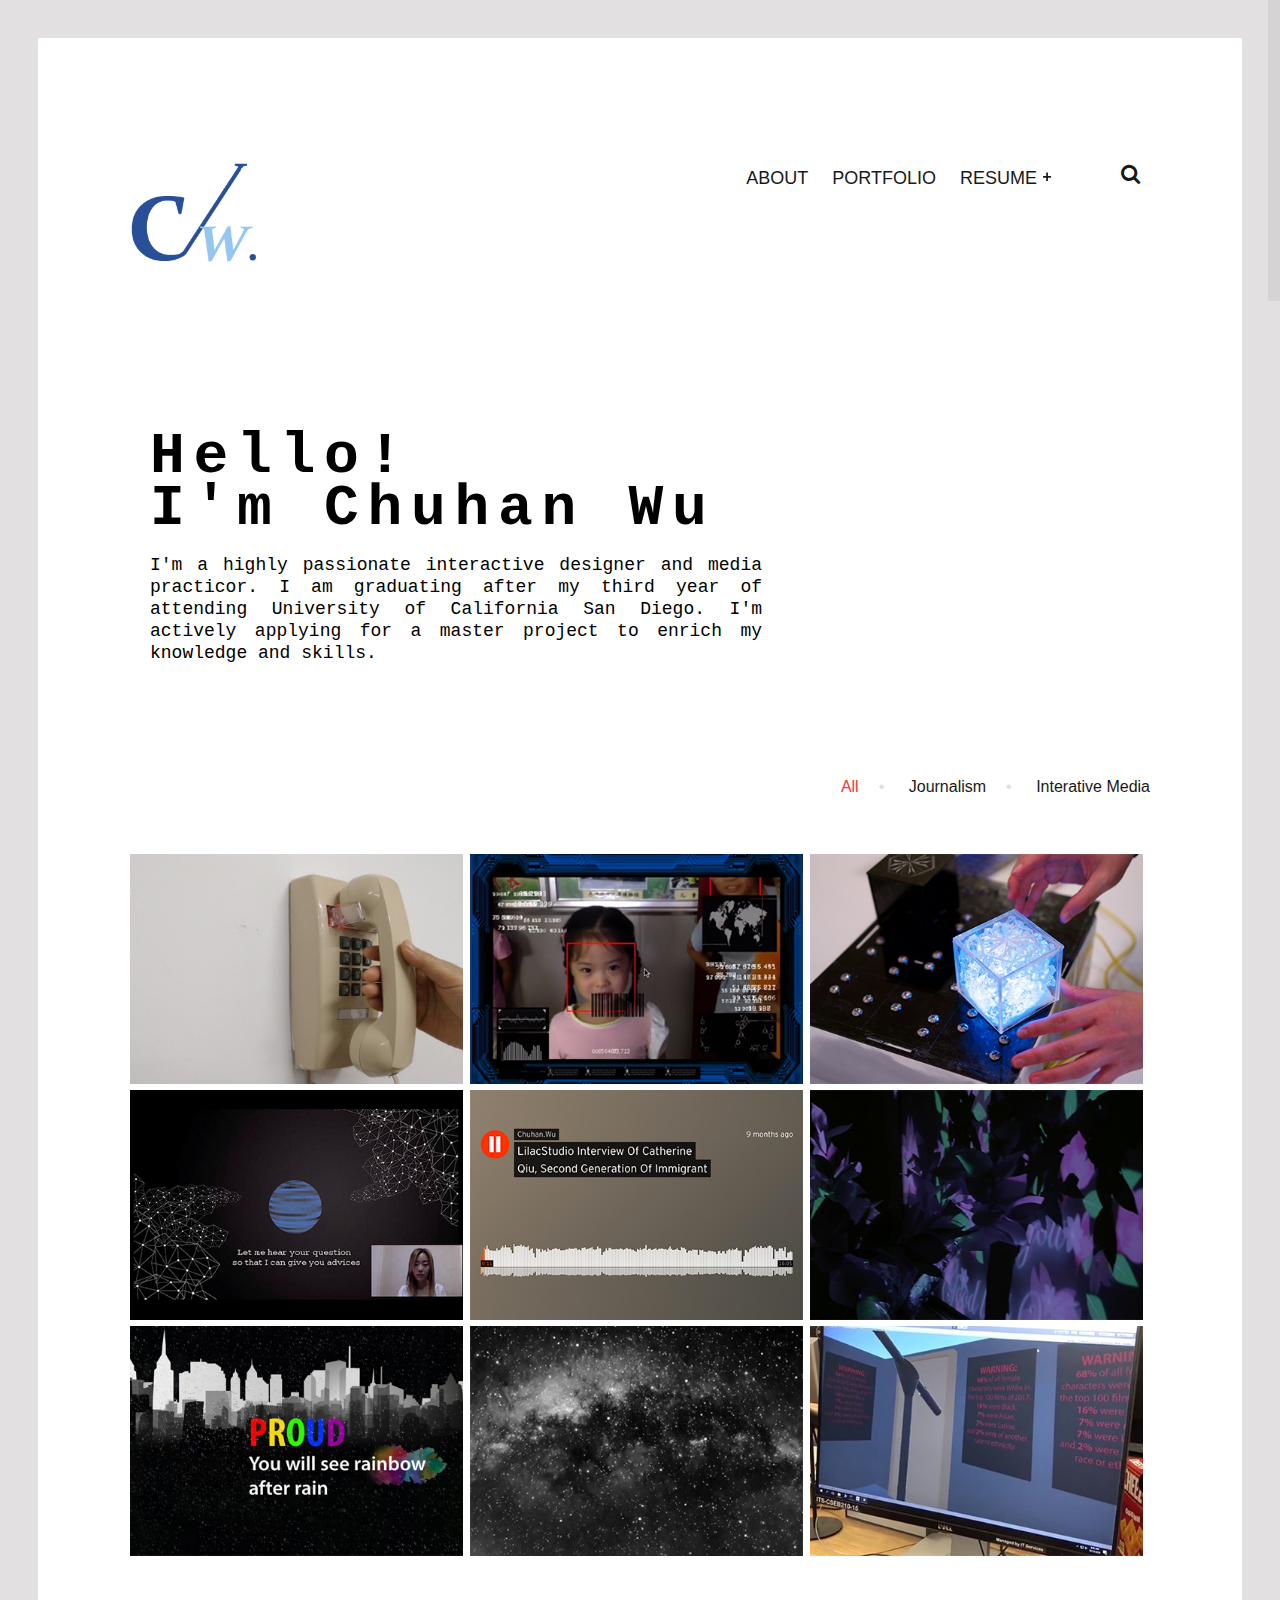
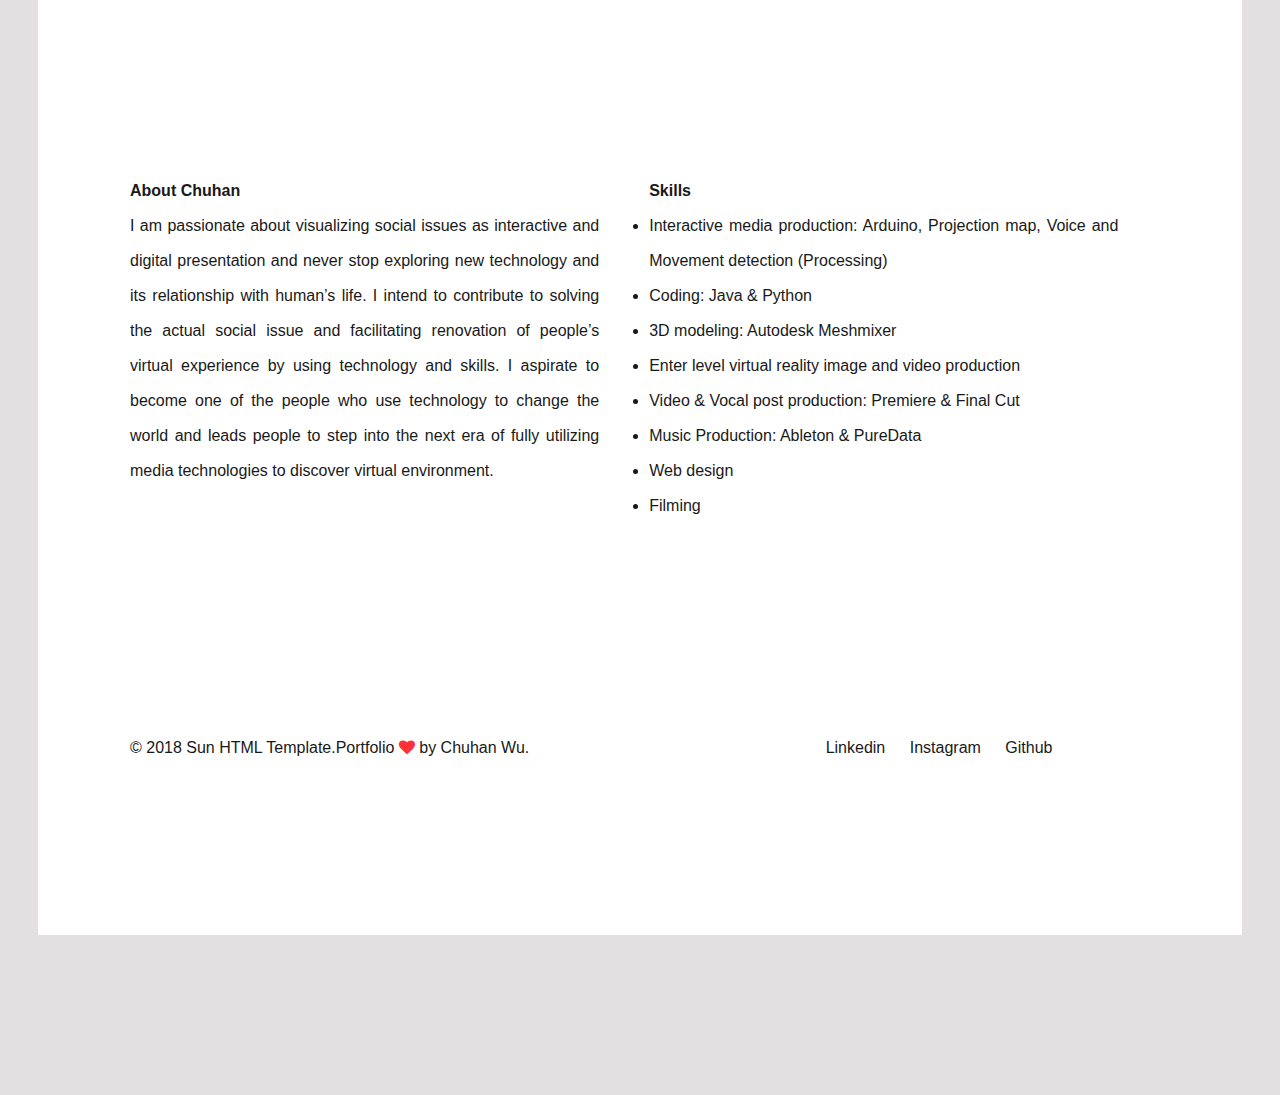
==== index.html @ 38aa36a8 "Update index.html" ====
<!DOCTYPE HTML>
<html lang="en-US">
    <head>
      <!-- Global site tag (gtag.js) - Google Analytics -->
      <script async src="https://www.googletagmanager.com/gtag/js?id=UA-130570399-1"></script>
      <script>
        window.dataLayer = window.dataLayer || [];
        function gtag(){dataLayer.push(arguments);}
        gtag('js', new Date());

        gtag('config', 'UA-130570399-1');
      </script>
        <title>Chuhan Wu - Interactive Art Portfolio</title>
        <meta http-equiv="Content-Type" content="text/html; charset=UTF-8">
        <meta name="description" content="Template by Dry Themes" />
        <meta name="keywords" content="HTML, CSS, JavaScript, PHP" />
        <meta name="author" content="DryThemes" />
        <meta name="viewport" content="width=device-width, initial-scale=1, maximum-scale=1">

        <link rel="shortcut icon" href="images/favicon.png" />
        <!-- <link href='http://fonts.googleapis.com/css?family=Montserrat:400,700%7CPT+Serif:400,700' rel='stylesheet' type='text/css'>		 -->
        <link rel="stylesheet" type="text/css"  href='css/clear.css' />
        <link rel="stylesheet" type="text/css"  href='css/common.css' />
        <link rel="stylesheet" type="text/css"  href='css/font-awesome.min.css' />
        <link rel="stylesheet" type="text/css"  href='css/carouFredSel.css' />
        <link rel="stylesheet" type="text/css"  href='css/prettyPhoto.css' />
        <link rel="stylesheet" type="text/css"  href='css/sm-clean.css' />
        <link rel="stylesheet" type="text/css"  href='style.css' />

        <!--[if lt IE 9]>
                <script src="js/html5shiv.js"></script>
                <script src="js/respond.min.js"></script>
        <![endif]-->

    </head>
    <body class="page">

        <table class="doc-loader">
            <tbody>
                <tr>
                    <td>
                        <img src="images/ajax-document-loader.gif" alt="Loading...">
                    </td>
                </tr>
            </tbody>
        </table>

        <div class="header-search">
            <div class="content-1330 center-relative">
                <form class="search-form">
                    <label>
                        <input type="search" class="search-field" placeholder="Search ..." value="" name="s" title="Search for:">
                    </label>
                </form>
            </div>
        </div>


        <div class="body-wrapper">
            <div class="content-1330 header-holder center-relative">
                <div class="header-logo left">
                    <h1 class="site-title">
                        <a href="index.html">
                            <img style="height:100px;" src="images/wch-logo.png" alt="Chuhan Wu Logo">
                        </a>
                    </h1>

                </div>

                <div class="header-menu right">
                    <nav id="header-main-menu" class="left">
                        <ul class="main-menu sm sm-clean">

                            <li>
                                <a href="about.html">ABOUT</a>
                            </li>
                            <li>
                                <a href="portfolio.html">PORTFOLIO</a>
                            </li>

                            <li>
                                <a href="#">RESUME</a>
                                <ul class="sub-menu">
                                    <li>
                                        <a href="images/resume-IxM.pdf">Design</a>
                                    </li>
                                    <li>
                                        <a href="images/resume-Journalism.pdf">Media & Journalism</a>
                                    </li>

                                </ul>
                            </li>
                        </ul>
                    </nav>
                    <div class="toggle-holder relative right">
                        <div id="toggle">
                            <i class="fa fa-search"></i>
                        </div>
                    </div>
                    <div class="clear"></div>
                </div>
                <div class="clear"></div>
            </div>

            <div id="content" class="site-content top-0">
                <article>
                    <div class="content-1330 center-relative ">

                      <div class="center-relative re-desc typeBG" style="">

                        <div class="typewriterStatic">
                          Hello!
                        </div>
                        <div class="typewriter">
                          I'm Chuhan Wu
                        </div>
                        <div class="typeText">
                            I'm a highly passionate interactive designer and media practicor.
                            I am graduating after my third year of attending University of California San Diego.
                            I'm actively applying for a master project to enrich my knowledge and skills.
                        </div>

                        <!-- I am graduating after my third year of attending University of California San Diego and double majored in Interdisciplinary computing and the art major, which trains my abilities of manipulating all these fancy technologies such as VR, Creative coding, interactive design, along with Communication, a major focuses a lot on how to efficiently and effectively spread out ideas.  -->

                      </div>
                        <div class="clear"></div>
                        <p>&nbsp;</p>
                        <p>&nbsp;</p>
                        <div class="button-group filters-button-group">
                            <div class="button is-checked" data-filter="*">All</div>
                            <div class="button" data-filter=".visual">Journalism</div>
                            <div class="button" data-filter=".installation">Interative Media</div>
                            <!-- <div class="button" data-filter=".video"></div> -->
                            <!-- <div class="button" data-filter=".music">Music</div> -->
                        </div>
                        <div class="grid" id="portfolio">
                            <div class="grid-sizer"></div>
                           <div class="grid-item element-item p_one_third fp visual installation">
                                  <a href="wycm.html">
                                      <img src="demo-images/sun_portfolio_image04.jpg" alt="">
                                      <div class="portfolio-text-holder">
                                          <p>Will You Call Me?</p>
                                      </div>
                                  </a>
                              </div>
                              <div class="grid-item element-item p_one_third fp installation">
                                  <a href="hbd.html">
                                      <img src="demo-images/sun_portfolio_image11.jpg" alt="">
                                      <div class="portfolio-text-holder">
                                          <p>Human Evalution System</p>
                                      </div>
                                  </a>
                              </div>

                              <div class="grid-item element-item p_one_third fp installation">
                                  <a href="mc.html">
                                      <img src="demo-images/sun_portfolio_image10.jpg" alt="">
                                      <div class="portfolio-text-holder">
                                          <p>Magic Cube</p>
                                      </div>
                                  </a>
                              </div>

                              <div class="grid-item element-item p_one_third fp visual">
                                  <a href="ln.html">
                                      <img src="demo-images/sun_portfolio_image07.jpg" alt="">
                                      <div class="portfolio-text-holder">
                                          <p>Life Navigator</p>
                                      </div>
                                  </a>
                              </div>
                              <div class="grid-item element-item p_one_third fp visual">
                                  <a href="interview.html">
                                      <img src="demo-images/sun_portfolio_image02.jpg" alt="">
                                      <div class="portfolio-text-holder">
                                          <p>Lilac‘s Studio- Interview</p>
                                      </div>
                                  </a>
                              </div>

                              <div class="grid-item element-item p_one_third fp installation">
                                  <a href="tree.html">
                                      <img src="demo-images/sun_portfolio_image03.jpg" alt="">
                                      <div class="portfolio-text-holder">
                                          <p>Dreaming Tree</p>
                                      </div>
                                  </a>
                              </div>

                              <div class="grid-item element-item p_one_third fp installation">
                                  <a href="proudVR.html">
                                      <img src="demo-images/sun_portfolio_image09.jpg" alt="">
                                      <div class="portfolio-text-holder">
                                          <p>Proud VR</p>
                                      </div>
                                  </a>
                              </div>

                              <div class="grid-item element-item p_one_third fp visual">
                                  <a href="music.html">
                                      <img src="demo-images/sun_portfolio_image05.jpg" alt="">
                                      <div class="portfolio-text-holder">
                                          <p>Music Works</p>
                                      </div>
                                  </a>
                              </div>




                              <div class="grid-item element-item p_one_third visual">
                                  <a href="split.html">
                                      <img src="demo-images/sun_portfolio_image08.jpg" alt="">
                                      <div class="portfolio-text-holder">
                                          <p>Split - Double exposure</p>
                                      </div>
                                  </a>
                              </div>

                              <div class="grid-item element-item p_one_third visual">
                                  <a href="gr.html">
                                      <img src="demo-images/sun_portfolio_image12.jpg" alt="">
                                      <div class="portfolio-text-holder">
                                          <p>Gold Rush</p>
                                      </div>
                                  </a>
                              </div>

                              <div class="grid-item element-item p_one_third fp visual installation">
                                  <a href="vr-door.html">
                                      <img src="demo-images/sun_portfolio_image13.jpg" alt="">
                                      <div class="portfolio-text-holder">
                                          <p>VR Door</p>
                                      </div>
                                  </a>
                              </div>
  </div>
                        <div class="clear"></div>
                        <p>&nbsp;</p>
                        <p>&nbsp;</p>
                          <p>&nbsp;</p>
                            <p>&nbsp;</p>
                              <p>&nbsp;</p>
                                <p>&nbsp;</p>
                        <div class="one_half">
                            <p>
                                <strong>About Chuhan</strong>
                                <br>
                          I am passionate about visualizing social issues as interactive and digital presentation and never stop exploring new technology and its relationship with human’s life. I intend to contribute to solving the actual social issue and facilitating renovation of people’s virtual experience by using technology and skills. I aspirate to become one of the people who use technology to change the world and leads people to step into the next era of fully utilizing media technologies to discover virtual environment.
                            </p>


                        </div>
                        <div class="one_half last">
                            <p>
                                <strong>Skills</strong>
                                <br>
                                <li>Interactive media production: Arduino, Projection map, Voice and Movement detection (Processing)
</li>
                                <li>Coding: Java & Python</li>
                                  <li>3D modeling: Autodesk Meshmixer</li>
                                    <li>Enter level virtual reality image and video production</li>
                                      <li>Video & Vocal post production: Premiere & Final Cut
</li>

<li>Music Production: Ableton & PureData </li>
<li>Web design</li>
<li>Filming </li>
                            </p>

                            <!-- <div class="text-left">
                                <a href="portfolio.html" target="_self" class="button ">More…</a>
                            </div> -->
                        </div>
                        <div class="clear"></div>
                    </div>
                </article>
            </div>

            <!--Footer-->

            <footer class="footer">
                <div class="content-1330 center-relative">
                    <ul>
                        <li class="left-footer-content">
                            © 2018 Sun HTML Template.Portfolio <i class="fa fa-heart"></i> by <a href="http://chuhan-wu.art">Chuhan Wu</a>.
                        </li>

                        <!-- <li class="center-footer-content">
                            <a href="index.html">
                                <img src="images/wch-logo.png" alt="logo footer">
                            </a>
                        </li> -->

                        <li class="right-footer-contnet">
                            <a href="https://www.linkedin.com/in/chuhan-wu-93b0ab16b/">Linkedin</a>
                            <a href="https://www.instagram.com/aubreeywuuu/">Instagram</a>
                            <a href="https://github.com/chuhan-wu">Github</a>
                        </li>

                    </ul>
                </div>
            </footer>

            <!-- End .body-border -->
        </div>



        <!--Load JavaScript-->
        <script type="text/javascript">
        var slideIndex = 1;
showSlides(slideIndex);

// Next/previous controls
function plusSlides(n) {
showSlides(slideIndex += n);
}

// Thumbnail image controls
function currentSlide(n) {
showSlides(slideIndex = n);
}

function showSlides(n) {
var i;
var slides = document.getElementsByClassName("mySlides");
var dots = document.getElementsByClassName("dot");
if (n > slides.length) {slideIndex = 1}
if (n < 1) {slideIndex = slides.length}
for (i = 0; i < slides.length; i++) {
    slides[i].style.display = "none";
}
for (i = 0; i < dots.length; i++) {
    dots[i].className = dots[i].className.replace(" active", "");
}
slides[slideIndex-1].style.display = "block";
dots[slideIndex-1].className += " active";
}
        </script>
        <script src="js/jquery.js"></script>
        <script src='js/jquery.fitvids.js'></script>
        <script src='js/jquery.smartmenus.min.js'></script>
        <script src='js/imagesloaded.pkgd.js'></script>
        <script src='js/isotope.pkgd.js'></script>
        <script src='js/jquery.carouFredSel-6.0.0-packed.js'></script>
        <script src='js/jquery.mousewheel.min.js'></script>
        <script src='js/jquery.touchSwipe.min.js'></script>
        <script src='js/jquery.easing.1.3.js'></script>
        <script src='js/jquery.prettyPhoto.js'></script>
        <script src='js/jquery.ba-throttle-debounce.min.js'></script>
        <script src='js/jquery.nicescroll.min.js'></script>
        <script src='js/main.js'></script>
    </body>
</html>
---- css/clear.css ----
html, body, div, span, object, iframe,
h1, h2, h3, h4, h5, h6, p, blockquote, pre,
abbr, address, cite, code,
del, dfn, em, img, ins, kbd, q, samp,
small, strong, sub, sup, var,
b, i, ol, ul, li,
fieldset, form, label, legend,
table, caption, tbody, tfoot, thead, tr, th, td,
article, aside, canvas, details, figcaption, figure, 
footer, header, hgroup, menu, nav, section, summary,
time, mark, audio, video {
    margin:0;
    padding:0;
    border:0;
    outline: none;
    font-size:100%;
    vertical-align:baseline;
    background:transparent;
}

body {
    line-height:1;
}

article,aside,details,figcaption,figure,
footer,header,hgroup,menu,nav,section { 
    display:block;
}

nav ul,ul,ol {
    list-style:none;
}

blockquote, q {
    quotes:none;
}

blockquote:before, blockquote:after,
q:before, q:after {
    content:'';
    content:none;
}

a {
    margin:0;
    padding:0;
    font-size:100%;
	outline: none;
    vertical-align:baseline;
    background:transparent;
}

ins {
    background-color:#ff9;
    color:#000;
    text-decoration:none;
}

mark {
    background-color:#ff9;
    color:#000; 
    font-style:italic;
    font-weight:bold;
}

del {
    text-decoration: line-through;
}

abbr[title], dfn[title] {
    border-bottom:1px dotted;
    cursor:help;
}

table {
    border-collapse:collapse;
    border-spacing:0;
}

hr {
    display:block;
    height:1px;
    border:0;   
    border-top:1px solid #cccccc;
    margin:1em 0;
    padding:0;
}

input, select {
    vertical-align:middle;
}

input:focus, textarea:focus
{
    outline: none;
}
---- css/common.css ----
.block
{
    display: block;
}
.hidden
{
    display: none;
}
.clear
{
    clear: both;
}
.left
{
    float: left;
}
.right
{
    float: right;
}
.line-height
{
    line-height: 0;
}
.clear-right
{
    clear: right;
}
.clear-left
{
    clear: left;
}
.center-relative
{
    margin-left: auto;
    margin-right: auto;
}
.center-absolute
{
    left: 50%;
}
.center-text
{
    text-align: center !important;
}
.text-left
{
    text-align: left;
}
.text-right
{
    text-align: right;
}
.absolute
{
    position: absolute;
}
.fixed
{
    position: fixed;
}
.relative
{
    position: relative;
}
.margin-0, .margin-0 img
{
    margin: 0 !important;
    line-height: 0;
}
.top-0
{
    margin-top: 0 !important;
}
.top-5
{
    margin-top: 5px !important;
}
.top-10
{
    margin-top: 10px;
}
.top-15
{
    margin-top: 15px;
}
.top-20
{
    margin-top: 20px;
}
.top-25
{
    margin-top: 25px;
}
.top-30
{
    margin-top: 30px;
}
.top-50
{
    margin-top: 50px;
}
.top-60
{
    margin-top: 60px;
}
.top-70
{
    margin-top: 70px;
}
.top-75
{
    margin-top: 75px;
}
.top-80
{
    margin-top: 80px;
}
.top-100
{
    margin-top: 100px;
}
.top-105
{
    margin-top: 105px;
}
.top-120
{
    margin-top: 120px;
}
.top-150
{
    margin-top: 150px;
}
.top-200
{
    margin-top: 200px;
}
.top-negative-30
{
    margin-top: -30px;
}
.left-35
{
    margin-left:35px;
}
.right-15
{
    margin-right:5px;
}
.right-35
{
    margin-right:35px;
}
.bottom-0
{
    margin-bottom: 0 !important;
}
.bottom-10
{
    margin-bottom: 10px !important;
}
.bottom-20
{
    margin-bottom: 20px !important;
}
.bottom-25
{
    margin-bottom: 25px !important;
}
.bottom-30
{
    margin-bottom: 30px !important;
}
.bottom-50
{
    margin-bottom: 50px !important;
}
.bottom-100
{
    margin-bottom: 100px !important;
}
.bottom-150
{
    margin-bottom: 150px !important;
}
.bottom-200
{
    margin-bottom: 200px !important;
}
.width-25
{
    width: 25%;
}
.width-50
{
    width: 50%;
}
.width-75
{
    width: 75%;
}
.width-85
{
    width: 85%;
}
.width-100
{
    width: 100%;
}
blockquote
{
    border-left: 10px solid #FD3137;
    padding-left: 60px;
    margin-top: 50px;
    margin-bottom: 50px;
    font-family: 'Montserrat', sans-serif, Arial;
    font-size: 24px;
    line-height: 44px;
    color: #b5b5b5;
}
blockquote.inline-blockquote
{
    width: 480px;
    float: left;
    margin-left: -178px;
    margin-right: 100px;
}
.wrap-blockquote
{
    display: inline;
}
address
{
    font-size: 32px;
    line-height: 50px;
    font-style: normal;
}
iframe
{
    width: 100%;
}
a.button
{
    display: inline-block;
    color: #191919;
    border: 1px solid #ccc;
    text-align: center;
    padding: 10px 120px;
    cursor: pointer;
    margin-bottom: 15px;
    vertical-align: middle;
    text-decoration: none;
    font-size: 14pt;
}
a.button:active
{
    position: relative;
    top: 1px;
}
a.button:hover
{
    color: white;
    background-color: #000;
}
h1,h2,h3,h4,h5,h6
{
    padding: 5px 0 0 0;
}
h1
{
    font-size: 38px;
    line-height: 38px;
}
h2
{
    font-size: 34px;
    line-height: 34px;
}
h3
{
    font-size: 32px;
    line-height: 32px;
}
h4
{
    font-size: 30px;
}
h5
{
    font-size: 28px;
}
h6
{
  font-weight: normal;
    font-family: Helvetica;
    font-size: 22px;
    color: rgba(0, 0, 0, 0.54);
}
em
{
    font-style: italic;
}
ol
{
    list-style-type: decimal;
}
pre
{
    word-wrap: break-word;
}
.single-content table, .single-content th, .single-content td, .page-content table, .page-content th, .page-content td
{
    border:1px solid black;
    padding: 10px;
    vertical-align: middle;
}
sup
{
    vertical-align: super;
    font-size: smaller;
}
sub
{
    vertical-align: sub;
    font-size: smaller;
}
.single-content ol
{
    display: block;
    list-style-type: decimal;
    margin: 0 0 14px 17px;
}
.single-content ul
{
    display: block;
    list-style-type: disc;
    margin: 0 0 14px 17px;
}

/* COLUMNS */

.one,    .one_third,  .two_third,
.one_fourth{
    margin-right: 200px;
    float: left;
    position: relative;
    margin-bottom: 30px;
}

.one_half{

  margin-right: 50px !important;
  float: left;
  position: relative;
  margin-bottom: 30px;
}

.one_half_center{
  width: 48%;
  margin-right: 50px !important;
  
  position: relative;
  margin-bottom: 30px;

}

.three_fourth{

  float: left;
  position: relative;
  margin-bottom: 10px;

}

.two_third_right{
  width: 320px;
  float:right;

}


.last{
    margin-right: 0 !important;
    clear: right;
}
.one{
    float: none;
    display: block;
    clear: both;
    margin-right: 0;


}
.one_half{
    width: 48%;
}
.one_third{
    width: 310px;
}
.two_third{
    width: 820px;
}
.one_fourth{
    width: 182px;
}
.three_fourth{
    width: 948px;
}
.one img,  .one_half img,  .one_third img,  .two_third img,
.three_fourth img,  .one_fourth img{
    max-width: 100%;
    height: auto;
    max-height: 100%;
    width: auto;
}

.one_half.margin-0{
    width: 50%;
}
.one_third.margin-0{
    width: 33.333333333%;
}
.two_third.margin-0{
    width: 66.666666666%;
}
.one_fourth.margin-0{
    width: 25%;
}
.three_fourth.margin-0{
    width: 75%;
}

/* MENU */

/* Mobile first layout SmartMenus Core CSS (it's not recommended editing these rules)
   You need this once per page no matter how many menu trees or different themes you use.
-------------------------------------------------------------------------------------------*/

.sm,.sm ul,.sm li{display:block;list-style:none;margin:0;padding:0;line-height:normal;direction:ltr;-webkit-tap-highlight-color:rgba(0,0,0,0);}
.sm-rtl,.sm-rtl ul,.sm-rtl li{direction:rtl;text-align:right;}
.sm>li>h1,.sm>li>h2,.sm>li>h3,.sm>li>h4,.sm>li>h5,.sm>li>h6{margin:0;padding:0;}
.sm ul{display:none;}
.sm li,.sm a{position:relative;}
.sm a{display:block;}
.sm a.disabled{cursor:not-allowed;}
.sm:after{content:"\00a0";display:block;height:0;font:0px/0 serif;clear:both;visibility:hidden;overflow:hidden;}
.sm,.sm *,.sm *:before,.sm *:after{-moz-box-sizing:border-box;-webkit-box-sizing:border-box;box-sizing:border-box;}




/* WP DEFAULT CLASSES */

.alignnone {
    margin: 5px 20px 20px 0;
}

.aligncenter,
div.aligncenter {
    display: block;
    margin: 5px auto 5px auto;
}

.alignright {
    float:right;
    margin: 5px 0 20px 20px;
}

.alignleft {
    float: left;
    margin: 5px 20px 20px 0;
}

.aligncenter {
    display: block;
    margin: 5px auto 5px auto;
}

a img.alignright {
    float: right;
    margin: 5px 0 20px 20px;
}

a img.alignnone {
    margin: 20px 0px;
}

a img.alignleft {
    float: left;
    margin: 5px 20px 20px 0;
}

a img.aligncenter {
    display: block;
    margin-left: auto;
    margin-right: auto;
}

.wp-caption {
    max-width: 100%;
}

.wp-caption.alignnone {
    margin: 20px 0px;
}

.wp-caption.alignleft {
    margin: 5px 20px 20px 0;
    text-align: left;
}

.wp-caption.alignright {
    margin: 5px 0 20px 20px;
    text-align: right;
}

.wp-caption img {
    width: auto;
    height: auto;
    max-width: 100%;
    max-height: 100%;
}

.wp-caption p.wp-caption-text {
    font-size: 11px;
    line-height: 17px;
    margin: 0;
    padding: 0 4px 5px;
    text-align: right;
}
.gallery-caption
{
    font-size: 100%;
}
.bypostauthor
{
    font-size: 100%;
}
/* Text meant only for screen readers. */
.screen-reader-text {
	clip: rect(1px, 1px, 1px, 1px);
	position: absolute !important;
	height: 1px;
	width: 1px;
	overflow: hidden;
}

.screen-reader-text:focus {
	background-color: #f1f1f1;
	border-radius: 3px;
	box-shadow: 0 0 2px 2px rgba(0, 0, 0, 0.6);
	clip: auto !important;
	color: #21759b;
	display: block;
	font-size: 14px;
	font-size: 0.875rem;
	font-weight: bold;
	height: auto;
	left: 5px;
	line-height: normal;
	padding: 15px 23px 14px;
	text-decoration: none;
	top: 5px;
	width: auto;
	z-index: 100000; /* Above WP toolbar. */
}
---- css/carouFredSel.css ----
.list_carousel.responsive {	
	margin-left: 0;
	width: 91%;
}
.list_carousel ul {
	margin: 0;
	padding: 0;
	list-style: none;
	display: block;
}
.list_carousel li {
	text-align: center;		
	padding: 0;
	display: block;
	float: left;
	position: relative;
}	
.list_carousel li img{
	width: 100% !important;
	height: auto !important;
	max-width: none !important;
	max-height: none !important;
}
a.image_slider_prev{background-image: url(../images/navigation_arrows_left.png); width: 105px; height: 90px; z-index: 2;}
a.image_slider_prev:hover{background-position: 0 -90px;}
a.image_slider_next{background-image: url(../images/navigation_arrows_right.png); width: 105px; height: 90px; z-index: 2;}
a.image_slider_next:hover{background-position: 0 -90px;}
.carousel_pagination {margin-top: 50px; margin-bottom: 50px; margin-left: 160px;}
.carousel_pagination a {margin: 0 0 0 5px; float: left;}
.carousel_pagination a:first-child {margin: 0;}
.carousel_pagination a {width: 25px; height: 10px; display: block; cursor: pointer; text-indent: -9999px;}
.caroufredsel_wrapper{z-index: 1 !important; margin-top: 0 !important; margin-left: 0 !important;}
---- css/prettyPhoto.css ----
/* ------------------------------------------------------------------------
        This you can edit.
------------------------------------------------------------------------- */

/* ----------------------------------
        Default Theme
----------------------------------- */

div.pp_default .pp_top,
div.pp_default .pp_top .pp_middle,
div.pp_default .pp_top .pp_left,
div.pp_default .pp_top .pp_right,
div.pp_default .pp_bottom,
div.pp_default .pp_bottom .pp_left,
div.pp_default .pp_bottom .pp_middle,
div.pp_default .pp_bottom .pp_right { height: 13px; }

div.pp_default .pp_content .ppt { color: #f8f8f8; }
div.pp_default .pp_content_container .pp_left { padding-left: 13px; }
div.pp_default .pp_content_container .pp_right { padding-right: 13px; }
/*div.pp_default .pp_content { background-color: #fff; }*/
div.pp_default .pp_next:hover { background: url(../images/prettyPhoto/default/sprite_next.png) center right  no-repeat; cursor: pointer; } /* Next button */
div.pp_default .pp_previous:hover { background: url(../images/prettyPhoto/default/sprite_prev.png) center left no-repeat; cursor: pointer; } /* Previous button */
div.pp_default .pp_expand { background: url(../images/prettyPhoto/default/sprite.png) 0 -29px no-repeat; cursor: pointer; width: 28px; height: 28px; } /* Expand button */
div.pp_default .pp_expand:hover { background: url(../images/prettyPhoto/default/sprite.png) 0 -56px no-repeat; cursor: pointer; } /* Expand button hover */
div.pp_default .pp_contract { background: url(../images/prettyPhoto/default/sprite.png) 0 -84px no-repeat; cursor: pointer; width: 28px; height: 28px; } /* Contract button */
div.pp_default .pp_contract:hover { background: url(../images/prettyPhoto/default/sprite.png) 0 -113px no-repeat; cursor: pointer; } /* Contract button hover */
div.pp_default .pp_close { width: 30px; height: 30px; background: url(../images/prettyPhoto/default/sprite.png) 2px 1px no-repeat; cursor: pointer; } /* Close button */
div.pp_default #pp_full_res .pp_inline { color: #000; background-color: white; padding: 30px; } 
.pp_inline img {max-width: 100%; max-height: 100%; width: auto; height: auto;}
div.pp_default .pp_gallery ul li a { background: url(../images/prettyPhoto/default/default_thumb.png) center center #f8f8f8; border:1px solid #aaa; }
div.pp_default .pp_gallery ul li a:hover,
div.pp_default .pp_gallery ul li.selected a { border-color: #fff; }
div.pp_default .pp_social { margin-top: 7px;}

div.pp_default .pp_gallery a.pp_arrow_previous,
div.pp_default .pp_gallery a.pp_arrow_next { position: static; left: auto; }
div.pp_default .pp_nav .pp_play,
div.pp_default .pp_nav .pp_pause { background: url(../images/prettyPhoto/default/sprite.png) -51px 1px no-repeat; height:30px; width:30px; }
div.pp_default .pp_nav .pp_pause { background-position: -51px -29px; }
div.pp_default .pp_details { position: relative; }
div.pp_default a.pp_arrow_previous,
div.pp_default a.pp_arrow_next { background: url(../images/prettyPhoto/default/sprite.png) -31px -3px no-repeat; height: 20px; margin: 4px 0 0 0; width: 20px; }
div.pp_default a.pp_arrow_next { left: 52px; background-position: -82px -3px; } /* The next arrow in the bottom nav */
div.pp_default .pp_content_container .pp_details { margin-top: 5px; }
div.pp_default .pp_nav { clear: none; height: 30px; width: 110px; position: relative; }
div.pp_default .pp_nav .currentTextHolder{ font-family: Georgia; font-style: italic; color:#999; font-size: 11px; left: 75px; line-height: 25px; margin: 0; padding: 0 0 0 10px; position: absolute; top: 2px; }

div.pp_default .pp_close:hover, div.pp_default .pp_nav .pp_play:hover, div.pp_default .pp_nav .pp_pause:hover, div.pp_default .pp_arrow_next:hover, div.pp_default .pp_arrow_previous:hover { opacity:0.7; }

div.pp_default .pp_description{ font-size: 11px; font-weight: bold; line-height: 14px; margin: 5px 50px 5px 0; }


div.pp_default .pp_loaderIcon { background: url(../images/prettyPhoto/default/loader.gif) center center no-repeat; background-color: white;} /* Loader icon */


/* ----------------------------------
        Light Rounded Theme
----------------------------------- */


div.light_rounded .pp_top .pp_left { background: url(../images/prettyPhoto/light_rounded/sprite.png) -88px -53px no-repeat; } /* Top left corner */
div.light_rounded .pp_top .pp_middle { background: #fff; } /* Top pattern/color */
div.light_rounded .pp_top .pp_right { background: url(../images/prettyPhoto/light_rounded/sprite.png) -110px -53px no-repeat; } /* Top right corner */

div.light_rounded .pp_content .ppt { color: #000; }
div.light_rounded .pp_content_container .pp_left,
div.light_rounded .pp_content_container .pp_right { background: #fff; }
div.light_rounded .pp_content { background-color: #fff; } /* Content background */
div.light_rounded .pp_next:hover { background: url(../images/prettyPhoto/light_rounded/btnNext.png) center right  no-repeat; cursor: pointer; } /* Next button */
div.light_rounded .pp_previous:hover { background: url(../images/prettyPhoto/light_rounded/btnPrevious.png) center left no-repeat; cursor: pointer; } /* Previous button */
div.light_rounded .pp_expand { background: url(../images/prettyPhoto/light_rounded/sprite.png) -31px -26px no-repeat; cursor: pointer; } /* Expand button */
div.light_rounded .pp_expand:hover { background: url(../images/prettyPhoto/light_rounded/sprite.png) -31px -47px no-repeat; cursor: pointer; } /* Expand button hover */
div.light_rounded .pp_contract { background: url(../images/prettyPhoto/light_rounded/sprite.png) 0 -26px no-repeat; cursor: pointer; } /* Contract button */
div.light_rounded .pp_contract:hover { background: url(../images/prettyPhoto/light_rounded/sprite.png) 0 -47px no-repeat; cursor: pointer; } /* Contract button hover */
div.light_rounded .pp_close { width: 75px; height: 22px; background: url(../images/prettyPhoto/light_rounded/sprite.png) -1px -1px no-repeat; cursor: pointer; } /* Close button */
div.light_rounded .pp_details { position: relative; }
div.light_rounded .pp_description { margin-right: 85px; }
div.light_rounded #pp_full_res .pp_inline { color: #000; } 
div.light_rounded .pp_gallery a.pp_arrow_previous,
div.light_rounded .pp_gallery a.pp_arrow_next { margin-top: 12px !important; }
div.light_rounded .pp_nav .pp_play { background: url(../images/prettyPhoto/light_rounded/sprite.png) -1px -100px no-repeat; height: 15px; width: 14px; }
div.light_rounded .pp_nav .pp_pause { background: url(../images/prettyPhoto/light_rounded/sprite.png) -24px -100px no-repeat; height: 15px; width: 14px; }

div.light_rounded .pp_arrow_previous { background: url(../images/prettyPhoto/light_rounded/sprite.png) 0 -71px no-repeat; } /* The previous arrow in the bottom nav */
div.light_rounded .pp_arrow_previous.disabled { background-position: 0 -87px; cursor: default; }
div.light_rounded .pp_arrow_next { background: url(../images/prettyPhoto/light_rounded/sprite.png) -22px -71px no-repeat; } /* The next arrow in the bottom nav */
div.light_rounded .pp_arrow_next.disabled { background-position: -22px -87px; cursor: default; }

div.light_rounded .pp_bottom .pp_left { background: url(../images/prettyPhoto/light_rounded/sprite.png) -88px -80px no-repeat; } /* Bottom left corner */
div.light_rounded .pp_bottom .pp_middle { background: #fff; } /* Bottom pattern/color */
div.light_rounded .pp_bottom .pp_right { background: url(../images/prettyPhoto/light_rounded/sprite.png) -110px -80px no-repeat; } /* Bottom right corner */

div.light_rounded .pp_loaderIcon { background: url(../images/prettyPhoto/light_rounded/loader.gif) center center no-repeat; } /* Loader icon */

/* ----------------------------------
        Dark Rounded Theme
----------------------------------- */

div.dark_rounded .pp_top .pp_left { background: url(../images/prettyPhoto/dark_rounded/sprite.png) -88px -53px no-repeat; } /* Top left corner */
div.dark_rounded .pp_top .pp_middle { background: url(../images/prettyPhoto/dark_rounded/contentPattern.png) top left repeat; } /* Top pattern/color */
div.dark_rounded .pp_top .pp_right { background: url(../images/prettyPhoto/dark_rounded/sprite.png) -110px -53px no-repeat; } /* Top right corner */

div.dark_rounded .pp_content_container .pp_left { background: url(../images/prettyPhoto/dark_rounded/contentPattern.png) top left repeat-y; } /* Left Content background */
div.dark_rounded .pp_content_container .pp_right { background: url(../images/prettyPhoto/dark_rounded/contentPattern.png) top right repeat-y; } /* Right Content background */
div.dark_rounded .pp_content { background: url(../images/prettyPhoto/dark_rounded/contentPattern.png) top left repeat; } /* Content background */
div.dark_rounded .pp_next:hover { background: url(../images/prettyPhoto/dark_rounded/btnNext.png) center right  no-repeat; cursor: pointer; } /* Next button */
div.dark_rounded .pp_previous:hover { background: url(../images/prettyPhoto/dark_rounded/btnPrevious.png) center left no-repeat; cursor: pointer; } /* Previous button */
div.dark_rounded .pp_expand { background: url(../images/prettyPhoto/dark_rounded/sprite.png) -31px -26px no-repeat; cursor: pointer; } /* Expand button */
div.dark_rounded .pp_expand:hover { background: url(../images/prettyPhoto/dark_rounded/sprite.png) -31px -47px no-repeat; cursor: pointer; } /* Expand button hover */
div.dark_rounded .pp_contract { background: url(../images/prettyPhoto/dark_rounded/sprite.png) 0 -26px no-repeat; cursor: pointer; } /* Contract button */
div.dark_rounded .pp_contract:hover { background: url(../images/prettyPhoto/dark_rounded/sprite.png) 0 -47px no-repeat; cursor: pointer; } /* Contract button hover */
div.dark_rounded .pp_close { width: 75px; height: 22px; background: url(../images/prettyPhoto/dark_rounded/sprite.png) -1px -1px no-repeat; cursor: pointer; } /* Close button */
div.dark_rounded .pp_details { position: relative; }
div.dark_rounded .pp_description { margin-right: 85px; }
div.dark_rounded .currentTextHolder { color: #c4c4c4; }
div.dark_rounded .pp_description { color: #fff; }
div.dark_rounded #pp_full_res .pp_inline { color: #fff; }
div.dark_rounded .pp_gallery a.pp_arrow_previous,
div.dark_rounded .pp_gallery a.pp_arrow_next { margin-top: 12px !important; }
div.dark_rounded .pp_nav .pp_play { background: url(../images/prettyPhoto/dark_rounded/sprite.png) -1px -100px no-repeat; height: 15px; width: 14px; }
div.dark_rounded .pp_nav .pp_pause { background: url(../images/prettyPhoto/dark_rounded/sprite.png) -24px -100px no-repeat; height: 15px; width: 14px; }

div.dark_rounded .pp_arrow_previous { background: url(../images/prettyPhoto/dark_rounded/sprite.png) 0 -71px no-repeat; } /* The previous arrow in the bottom nav */
div.dark_rounded .pp_arrow_previous.disabled { background-position: 0 -87px; cursor: default; }
div.dark_rounded .pp_arrow_next { background: url(../images/prettyPhoto/dark_rounded/sprite.png) -22px -71px no-repeat; } /* The next arrow in the bottom nav */
div.dark_rounded .pp_arrow_next.disabled { background-position: -22px -87px; cursor: default; }

div.dark_rounded .pp_bottom .pp_left { background: url(../images/prettyPhoto/dark_rounded/sprite.png) -88px -80px no-repeat; } /* Bottom left corner */
div.dark_rounded .pp_bottom .pp_middle { background: url(../images/prettyPhoto/dark_rounded/contentPattern.png) top left repeat; } /* Bottom pattern/color */
div.dark_rounded .pp_bottom .pp_right { background: url(../images/prettyPhoto/dark_rounded/sprite.png) -110px -80px no-repeat; } /* Bottom right corner */

div.dark_rounded .pp_loaderIcon { background: url(../images/prettyPhoto/dark_rounded/loader.gif) center center no-repeat; } /* Loader icon */


/* ----------------------------------
        Dark Square Theme
----------------------------------- */

div.dark_square .pp_left ,
div.dark_square .pp_middle,
div.dark_square .pp_right,
div.dark_square .pp_content { background: #000; }

div.dark_square .currentTextHolder { color: #c4c4c4; }
div.dark_square .pp_description { color: #fff; }
div.dark_square .pp_loaderIcon { background: url(../images/prettyPhoto/dark_square/loader.gif) center center no-repeat; } /* Loader icon */

div.dark_square .pp_expand { background: url(../images/prettyPhoto/dark_square/sprite.png) -31px -26px no-repeat; cursor: pointer; } /* Expand button */
div.dark_square .pp_expand:hover { background: url(../images/prettyPhoto/dark_square/sprite.png) -31px -47px no-repeat; cursor: pointer; } /* Expand button hover */
div.dark_square .pp_contract { background: url(../images/prettyPhoto/dark_square/sprite.png) 0 -26px no-repeat; cursor: pointer; } /* Contract button */
div.dark_square .pp_contract:hover { background: url(../images/prettyPhoto/dark_square/sprite.png) 0 -47px no-repeat; cursor: pointer; } /* Contract button hover */
div.dark_square .pp_close { width: 75px; height: 22px; background: url(../images/prettyPhoto/dark_square/sprite.png) -1px -1px no-repeat; cursor: pointer; } /* Close button */
div.dark_square .pp_details { position: relative; }
div.dark_square .pp_description { margin: 0 85px 0 0; }
div.dark_square #pp_full_res .pp_inline { color: #fff; }
div.dark_square .pp_gallery a.pp_arrow_previous,
div.dark_square .pp_gallery a.pp_arrow_next { margin-top: 12px !important; }
div.dark_square .pp_nav { clear: none; }
div.dark_square .pp_nav .pp_play { background: url(../images/prettyPhoto/dark_square/sprite.png) -1px -100px no-repeat; height: 15px; width: 14px; }
div.dark_square .pp_nav .pp_pause { background: url(../images/prettyPhoto/dark_square/sprite.png) -24px -100px no-repeat; height: 15px; width: 14px; }

div.dark_square .pp_arrow_previous { background: url(../images/prettyPhoto/dark_square/sprite.png) 0 -71px no-repeat; } /* The previous arrow in the bottom nav */
div.dark_square .pp_arrow_previous.disabled { background-position: 0 -87px; cursor: default; }
div.dark_square .pp_arrow_next { background: url(../images/prettyPhoto/dark_square/sprite.png) -22px -71px no-repeat; } /* The next arrow in the bottom nav */
div.dark_square .pp_arrow_next.disabled { background-position: -22px -87px; cursor: default; }

div.dark_square .pp_next:hover { background: url(../images/prettyPhoto/dark_square/btnNext.png) center right  no-repeat; cursor: pointer; } /* Next button */
div.dark_square .pp_previous:hover { background: url(../images/prettyPhoto/dark_square/btnPrevious.png) center left no-repeat; cursor: pointer; } /* Previous button */


/* ----------------------------------
        Light Square Theme
----------------------------------- */

div.light_square .pp_left ,
div.light_square .pp_middle,
div.light_square .pp_right,
div.light_square .pp_content { background: #fff; }

div.light_square .pp_content .ppt { color: #000; }
div.light_square .pp_expand { background: url(../images/prettyPhoto/light_square/sprite.png) -31px -26px no-repeat; cursor: pointer; } /* Expand button */
div.light_square .pp_expand:hover { background: url(../images/prettyPhoto/light_square/sprite.png) -31px -47px no-repeat; cursor: pointer; } /* Expand button hover */
div.light_square .pp_contract { background: url(../images/prettyPhoto/light_square/sprite.png) 0 -26px no-repeat; cursor: pointer; } /* Contract button */
div.light_square .pp_contract:hover { background: url(../images/prettyPhoto/light_square/sprite.png) 0 -47px no-repeat; cursor: pointer; } /* Contract button hover */
div.light_square .pp_close { width: 75px; height: 22px; background: url(../images/prettyPhoto/light_square/sprite.png) -1px -1px no-repeat; cursor: pointer; } /* Close button */
div.light_square .pp_details { position: relative; }
div.light_square .pp_description { margin-right: 85px; }
div.light_square #pp_full_res .pp_inline { color: #000; }
div.light_square .pp_gallery a.pp_arrow_previous,
div.light_square .pp_gallery a.pp_arrow_next { margin-top: 12px !important; }
div.light_square .pp_nav .pp_play { background: url(../images/prettyPhoto/light_square/sprite.png) -1px -100px no-repeat; height: 15px; width: 14px; }
div.light_square .pp_nav .pp_pause { background: url(../images/prettyPhoto/light_square/sprite.png) -24px -100px no-repeat; height: 15px; width: 14px; }

div.light_square .pp_arrow_previous { background: url(../images/prettyPhoto/light_square/sprite.png) 0 -71px no-repeat; } /* The previous arrow in the bottom nav */
div.light_square .pp_arrow_previous.disabled { background-position: 0 -87px; cursor: default; }
div.light_square .pp_arrow_next { background: url(../images/prettyPhoto/light_square/sprite.png) -22px -71px no-repeat; } /* The next arrow in the bottom nav */
div.light_square .pp_arrow_next.disabled { background-position: -22px -87px; cursor: default; }

div.light_square .pp_next:hover { background: url(../images/prettyPhoto/light_square/btnNext.png) center right  no-repeat; cursor: pointer; } /* Next button */
div.light_square .pp_previous:hover { background: url(../images/prettyPhoto/light_square/btnPrevious.png) center left no-repeat; cursor: pointer; } /* Previous button */

div.light_square .pp_loaderIcon { background: url(../images/prettyPhoto/light_rounded/loader.gif) center center no-repeat; } /* Loader icon */


/* ----------------------------------
        Facebook style Theme
----------------------------------- */

div.facebook .pp_top .pp_left { background: url(../images/prettyPhoto/facebook/sprite.png) -88px -53px no-repeat; } /* Top left corner */
div.facebook .pp_top .pp_middle { background: url(../images/prettyPhoto/facebook/contentPatternTop.png) top left repeat-x; } /* Top pattern/color */
div.facebook .pp_top .pp_right { background: url(../images/prettyPhoto/facebook/sprite.png) -110px -53px no-repeat; } /* Top right corner */

div.facebook .pp_content .ppt { color: #000; }
div.facebook .pp_content_container .pp_left { background: url(../images/prettyPhoto/facebook/contentPatternLeft.png) top left repeat-y; } /* Content background */
div.facebook .pp_content_container .pp_right { background: url(../images/prettyPhoto/facebook/contentPatternRight.png) top right repeat-y; } /* Content background */
div.facebook .pp_content { background: #fff; } /* Content background */
div.facebook .pp_expand { background: url(../images/prettyPhoto/facebook/sprite.png) -31px -26px no-repeat; cursor: pointer; } /* Expand button */
div.facebook .pp_expand:hover { background: url(../images/prettyPhoto/facebook/sprite.png) -31px -47px no-repeat; cursor: pointer; } /* Expand button hover */
div.facebook .pp_contract { background: url(../images/prettyPhoto/facebook/sprite.png) 0 -26px no-repeat; cursor: pointer; } /* Contract button */
div.facebook .pp_contract:hover { background: url(../images/prettyPhoto/facebook/sprite.png) 0 -47px no-repeat; cursor: pointer; } /* Contract button hover */
div.facebook .pp_close { width: 22px; height: 22px; background: url(../images/prettyPhoto/facebook/sprite.png) -1px -1px no-repeat; cursor: pointer; } /* Close button */
div.facebook .pp_details { position: relative; }
div.facebook .pp_description { margin: 0 37px 0 0; }
div.facebook #pp_full_res .pp_inline { color: #000; } 
div.facebook .pp_loaderIcon { background: url(../images/prettyPhoto/facebook/loader.gif) center center no-repeat; } /* Loader icon */

div.facebook .pp_arrow_previous { background: url(../images/prettyPhoto/facebook/sprite.png) 0 -71px no-repeat; height: 22px; margin-top: 0; width: 22px; } /* The previous arrow in the bottom nav */
div.facebook .pp_arrow_previous.disabled { background-position: 0 -96px; cursor: default; }
div.facebook .pp_arrow_next { background: url(../images/prettyPhoto/facebook/sprite.png) -32px -71px no-repeat; height: 22px; margin-top: 0; width: 22px; } /* The next arrow in the bottom nav */
div.facebook .pp_arrow_next.disabled { background-position: -32px -96px; cursor: default; }
div.facebook .pp_nav { margin-top: 0; }
div.facebook .pp_nav p { font-size: 15px; padding: 0 3px 0 4px; }
div.facebook .pp_nav .pp_play { background: url(../images/prettyPhoto/facebook/sprite.png) -1px -123px no-repeat; height: 22px; width: 22px; }
div.facebook .pp_nav .pp_pause { background: url(../images/prettyPhoto/facebook/sprite.png) -32px -123px no-repeat; height: 22px; width: 22px; }

div.facebook .pp_next:hover { background: url(../images/prettyPhoto/facebook/btnNext.png) center right no-repeat; cursor: pointer; } /* Next button */
div.facebook .pp_previous:hover { background: url(../images/prettyPhoto/facebook/btnPrevious.png) center left no-repeat; cursor: pointer; } /* Previous button */

div.facebook .pp_bottom .pp_left { background: url(../images/prettyPhoto/facebook/sprite.png) -88px -80px no-repeat; } /* Bottom left corner */
div.facebook .pp_bottom .pp_middle { background: url(../images/prettyPhoto/facebook/contentPatternBottom.png) top left repeat-x; } /* Bottom pattern/color */
div.facebook .pp_bottom .pp_right { background: url(../images/prettyPhoto/facebook/sprite.png) -110px -80px no-repeat; } /* Bottom right corner */


/* ------------------------------------------------------------------------
        DO NOT CHANGE
------------------------------------------------------------------------- */

div.pp_pic_holder a:focus { outline:none; }

div.pp_overlay {
    background: #000;
    display: none;
    left: 0;
    position: absolute;
    top: 0;
    width: 100%;
    z-index: 9999;
}

div.pp_pic_holder {
    display: none;
    position: absolute;
    width: 100px;
    z-index: 10000;
}


.pp_top {
    height: 20px;
    position: relative;
}
* html .pp_top { padding: 0 20px; }

.pp_top .pp_left {
    height: 20px;
    left: 0;
    position: absolute;
    width: 20px;
}
.pp_top .pp_middle {
    height: 20px;
    left: 20px;
    position: absolute;
    right: 20px;
}
* html .pp_top .pp_middle {
    left: 0;
    position: static;
}

.pp_top .pp_right {
    height: 20px;
    left: auto;
    position: absolute;
    right: 0;
    top: 0;
    width: 20px;
}

.pp_content { height: 40px; min-width: 40px; }
* html .pp_content { width: 40px; }

.pp_fade { display: none; }

.pp_content_container {
    position: relative;
    text-align: left;
    width: 100%;
}

.pp_content_container .pp_left { padding-left: 20px; }
.pp_content_container .pp_right { padding-right: 20px; }

.pp_content_container .pp_details {
    float: left;
    margin: 10px 0 2px 0;
}
.pp_description {
    display: none;
    margin: 0;
}

.pp_social { float: left; margin: 0; }
.pp_social .facebook { float: left; margin-left: 5px; width: 55px; overflow: hidden; }
.pp_social .twitter { float: left; }

.pp_nav {
    clear: right;
    float: left;
    margin: 3px 10px 0 0;
}

.pp_nav p {
    float: left;
    margin: 2px 4px;
    white-space: nowrap;
}

.pp_nav .pp_play,
.pp_nav .pp_pause {
    float: left;
    margin-right: 4px;
    text-indent: -10000px;
}

a.pp_arrow_previous,
a.pp_arrow_next {
    display: block;
    float: left;
    height: 15px;
    margin-top: 3px;
    overflow: hidden;
    text-indent: -10000px;
    width: 14px;
}

.pp_hoverContainer {
    position: absolute;
    top: 0;
    width: 100%;
    z-index: 2000;
}

.pp_gallery {
    display: none;
    left: 50%;
    margin-top: -50px;
    position: absolute;
    z-index: 10000;
}

.pp_gallery div {
    float: left;
    overflow: hidden;
    position: relative;
}

.pp_gallery ul {
    float: left;
    height: 35px;
    margin: 0 0 0 5px;
    padding: 0;
    position: relative;
    white-space: nowrap;
}

.pp_gallery ul a {
    border: 1px #000 solid;
    border: 1px rgba(0,0,0,0.5) solid;
    display: block;
    float: left;
    height: 33px;
    overflow: hidden;
}

.pp_gallery ul a:hover,
.pp_gallery li.selected a { border-color: #fff; }

.pp_gallery ul a img { border: 0; }

.pp_gallery li {
    display: block;
    float: left;
    margin: 0 5px 0 0;
    padding: 0;
}

.pp_gallery li.default a {
    background: url(../images/prettyPhoto/facebook/default_thumbnail.gif) 0 0 no-repeat;
    display: block;
    height: 33px;
    width: 50px;
}

.pp_gallery li.default a img { display: none; }

.pp_gallery .pp_arrow_previous,
.pp_gallery .pp_arrow_next {
    margin-top: 7px !important;
}

a.pp_next {
    background: url(../images/prettyPhoto/light_rounded/btnNext.png) 10000px 10000px no-repeat;
    display: block;
    float: right;
    height: 100%;
    text-indent: -10000px;
    width: 49%;
}

a.pp_previous {
    background: url(../images/prettyPhoto/light_rounded/btnNext.png) 10000px 10000px no-repeat;
    display: block;
    float: left;
    height: 100%;
    text-indent: -10000px;
    width: 49%;
}

a.pp_expand,
a.pp_contract {
    cursor: pointer;
    display: none;
    height: 20px;	
    position: absolute;
    right: 30px;
    text-indent: -10000px;
    top: 10px;
    width: 20px;
    z-index: 20000;
}

a.pp_close {
    position: absolute; right: 0; top: 0; 
    display: block;
    line-height:22px;
    text-indent: -10000px;
}

.pp_bottom {
    height: 20px;
    position: relative;
}
* html .pp_bottom { padding: 0 20px; }

.pp_bottom .pp_left {
    height: 20px;
    left: 0;
    position: absolute;
    width: 20px;
}
.pp_bottom .pp_middle {
    height: 20px;
    left: 20px;
    position: absolute;
    right: 20px;
}
* html .pp_bottom .pp_middle {
    left: 0;
    position: static;
}

.pp_bottom .pp_right {
    height: 20px;
    left: auto;
    position: absolute;
    right: 0;
    top: 0;
    width: 20px;
}

.pp_loaderIcon {
    display: block;
    height: 24px;
    left: 50%;
    margin: -12px 0 0 -12px;
    position: absolute;
    top: 50%;
    width: 24px;
}

#pp_full_res {
    line-height: 1 !important;
}

#pp_full_res .pp_inline {
    text-align: left;
}

#pp_full_res .pp_inline p { margin: 0 0 15px 0; }

div.ppt {
    color: #fff;
    display: none !important;
    font-size: 17px;
    margin: 0 0 5px 15px;
    z-index: 9999;
}

@media screen and (max-width: 400px) {		
    .pp_pic_holder.pp_default { width: 100%!important; left: 0!important; overflow: hidden; }
    div.pp_default .pp_content_container .pp_left { padding-left: 0!important; }
    div.pp_default .pp_content_container .pp_right { padding-right: 0!important; }
    .pp_content { width: 100%!important;}
    .pp_fade { width: 100%!important; height: 100%!important; }
    a.pp_expand, a.pp_contract, .pp_hoverContainer, .pp_gallery, .pp_top, .pp_bottom { display: none!important; }
    #pp_full_res img { width: 100%!important; height: auto!important; }
    .pp_details { width: 94%!important; padding-left: 3%; padding-right: 4%; padding-top: 10px; padding-bottom: 10px; margin-top: -2px!important; }
    a.pp_close { right: 10px!important; top: 10px!important; }
}
---- css/sm-clean.css ----
.sm-clean {
    background: #eeeeee;
    -webkit-border-radius: 5px;
    -moz-border-radius: 5px;
    -ms-border-radius: 5px;
    -o-border-radius: 5px;
    border-radius: 5px;
}
.sm-clean a, .sm-clean a:hover, .sm-clean a:focus, .sm-clean a:active {
    padding: 13px 20px;
    /* make room for the toggle button (sub indicator) */
    padding-right: 58px;
    font-size: 18px;
    font-weight: normal;
    line-height: 17px;
    text-decoration: none;
}
.sm-clean a.current {
    color: #d23600;
}
.sm-clean a.disabled {
    color: #bbbbbb;
}
.sm-clean a span.sub-arrow {
    position: absolute;
    top: 50%;
    margin-top: -17px;
    left: auto;
    right: 4px;
    width: 34px;
    height: 34px;
    overflow: hidden;
    font: bold 16px/34px monospace !important;
    text-align: center;
    text-shadow: none;
    background: rgba(255, 255, 255, 0.5);
    -webkit-border-radius: 5px;
    -moz-border-radius: 5px;
    -ms-border-radius: 5px;
    -o-border-radius: 5px;
    border-radius: 5px;
}
.sm-clean a.highlighted span.sub-arrow:before {
    display: block;
    content: '-';
}
.sm-clean > li:first-child > a, .sm-clean > li:first-child > :not(ul) a {
    -webkit-border-radius: 5px 5px 0 0;
    -moz-border-radius: 5px 5px 0 0;
    -ms-border-radius: 5px 5px 0 0;
    -o-border-radius: 5px 5px 0 0;
    border-radius: 5px 5px 0 0;
}
.sm-clean > li:last-child > a, .sm-clean > li:last-child > *:not(ul) a, .sm-clean > li:last-child > ul,
.sm-clean > li:last-child > ul > li:last-child > a, .sm-clean > li:last-child > ul > li:last-child > *:not(ul) a, .sm-clean > li:last-child > ul > li:last-child > ul,
.sm-clean > li:last-child > ul > li:last-child > ul > li:last-child > a, .sm-clean > li:last-child > ul > li:last-child > ul > li:last-child > *:not(ul) a, .sm-clean > li:last-child > ul > li:last-child > ul > li:last-child > ul,
.sm-clean > li:last-child > ul > li:last-child > ul > li:last-child > ul > li:last-child > a, .sm-clean > li:last-child > ul > li:last-child > ul > li:last-child > ul > li:last-child > *:not(ul) a, .sm-clean > li:last-child > ul > li:last-child > ul > li:last-child > ul > li:last-child > ul,
.sm-clean > li:last-child > ul > li:last-child > ul > li:last-child > ul > li:last-child > ul > li:last-child > a, .sm-clean > li:last-child > ul > li:last-child > ul > li:last-child > ul > li:last-child > ul > li:last-child > *:not(ul) a, .sm-clean > li:last-child > ul > li:last-child > ul > li:last-child > ul > li:last-child > ul > li:last-child > ul {
    -webkit-border-radius: 0 0 5px 5px;
    -moz-border-radius: 0 0 5px 5px;
    -ms-border-radius: 0 0 5px 5px;
    -o-border-radius: 0 0 5px 5px;
    border-radius: 0 0 5px 5px;
}
.sm-clean > li:last-child > a.highlighted, .sm-clean > li:last-child > *:not(ul) a.highlighted,
.sm-clean > li:last-child > ul > li:last-child > a.highlighted, .sm-clean > li:last-child > ul > li:last-child > *:not(ul) a.highlighted,
.sm-clean > li:last-child > ul > li:last-child > ul > li:last-child > a.highlighted, .sm-clean > li:last-child > ul > li:last-child > ul > li:last-child > *:not(ul) a.highlighted,
.sm-clean > li:last-child > ul > li:last-child > ul > li:last-child > ul > li:last-child > a.highlighted, .sm-clean > li:last-child > ul > li:last-child > ul > li:last-child > ul > li:last-child > *:not(ul) a.highlighted,
.sm-clean > li:last-child > ul > li:last-child > ul > li:last-child > ul > li:last-child > ul > li:last-child > a.highlighted, .sm-clean > li:last-child > ul > li:last-child > ul > li:last-child > ul > li:last-child > ul > li:last-child > *:not(ul) a.highlighted {
    -webkit-border-radius: 0;
    -moz-border-radius: 0;
    -ms-border-radius: 0;
    -o-border-radius: 0;
    border-radius: 0;
}
.sm-clean li {
    border-top: 1px solid rgba(0, 0, 0, 0.05);
}
.sm-clean > li:first-child {
    border-top: 0;
}
.sm-clean ul {
    background: transparent;
}
.sm-clean ul a, .sm-clean ul a:hover, .sm-clean ul a:focus, .sm-clean ul a:active {
    font-size: 16px;
}
.sm-clean ul ul a,
.sm-clean ul ul a:hover,
.sm-clean ul ul a:focus,
.sm-clean ul ul a:active {
    border-left: 16px solid transparent;
}
.sm-clean ul ul ul a,
.sm-clean ul ul ul a:hover,
.sm-clean ul ul ul a:focus,
.sm-clean ul ul ul a:active {
    border-left: 24px solid transparent;
}
.sm-clean ul ul ul ul a,
.sm-clean ul ul ul ul a:hover,
.sm-clean ul ul ul ul a:focus,
.sm-clean ul ul ul ul a:active {
    border-left: 32px solid transparent;
}
.sm-clean ul ul ul ul ul a,
.sm-clean ul ul ul ul ul a:hover,
.sm-clean ul ul ul ul ul a:focus,
.sm-clean ul ul ul ul ul a:active {
    border-left: 40px solid transparent;
}

@media (min-width: 925px) {
    /* Switch to desktop layout
    -----------------------------------------------
       These transform the menu tree from
       collapsible to desktop (navbar + dropdowns)
    -----------------------------------------------*/
    /* start... (it's not recommended editing these rules) */
    .sm-clean ul {
        position: absolute;
    }

    .sm-clean li {
        float: left;
    }

    .sm-clean.sm-rtl li {
        float: right;
    }

    .sm-clean ul li, .sm-clean.sm-rtl ul li, .sm-clean.sm-vertical li {
        float: none;
    }

    .sm-clean a {
        white-space: nowrap;
    }

    .sm-clean ul a, .sm-clean.sm-vertical a {
        white-space: normal;
    }

    .sm-clean .sm-nowrap > li > a, .sm-clean .sm-nowrap > li > :not(ul) a {
        white-space: nowrap;
    }

    /* ...end */
    .sm-clean {
        padding: 0 10px;
        background: #eeeeee;
        -webkit-border-radius: 100px;
        -moz-border-radius: 100px;
        -ms-border-radius: 100px;
        -o-border-radius: 100px;
        border-radius: 100px;
    }
    .sm-clean a, .sm-clean a:hover, .sm-clean a:focus, .sm-clean a:active, .sm-clean a.highlighted {
        padding: 12px 12px;
        -webkit-border-radius: 0 !important;
        -moz-border-radius: 0 !important;
        -ms-border-radius: 0 !important;
        -o-border-radius: 0 !important;
        border-radius: 0 !important;
    }

    .sm-clean a.has-submenu {
        padding-right: 24px;
    }
    .sm-clean a span.sub-arrow {
        top: 0;
        margin-top: 3px;
        right: -3px;
        width: 34px;
        height: 34px;
        background: transparent;
        -webkit-border-radius: 0;
        -moz-border-radius: 0;
        -ms-border-radius: 0;
        -o-border-radius: 0;
        border-radius: 0;
    }
    .sm-clean a.highlighted span.sub-arrow:before {
        display: none;
    }
    .sm-clean li {
        border-top: 0;
    }    
    .sm-clean > li > ul:after {
        top: -16px;
        left: 31px;
        border-width: 8px;
        border-color: transparent transparent white transparent;
    }
    .sm-clean ul {
        padding: 5px 0;
        background: white;
    }
    .sm-clean ul a, .sm-clean ul a:hover, .sm-clean ul a:focus, .sm-clean ul a:active, .sm-clean ul a.highlighted {
        border: 0 !important;
        padding: 12px;
    }
    .sm-clean ul a.disabled {
        background: white;
        color: #cccccc;
    }
    .sm-clean ul a.has-submenu {
        padding-right: 20px;
    }
    .sm-clean ul a span.sub-arrow {
        right: 28px;
        top: 0;
        margin-top: 3px;
        border: 0;
    }
    .sm-clean span.scroll-up,
    .sm-clean span.scroll-down {
        position: absolute;
        display: none;
        visibility: hidden;
        overflow: hidden;
        background: white;
        height: 20px;
    }
    .sm-clean span.scroll-up:hover,
    .sm-clean span.scroll-down:hover {
        background: #eeeeee;
    }
    .sm-clean span.scroll-up:hover span.scroll-up-arrow, .sm-clean span.scroll-up:hover span.scroll-down-arrow {
        border-color: transparent transparent #d23600 transparent;
    }
    .sm-clean span.scroll-down:hover span.scroll-down-arrow {
        border-color: #d23600 transparent transparent transparent;
    }
    .sm-clean span.scroll-up-arrow, .sm-clean span.scroll-down-arrow {
        position: absolute;
        top: 0;
        left: 50%;
        margin-left: -6px;
        width: 0;
        height: 0;
        overflow: hidden;
        border-width: 6px;
        border-style: dashed dashed solid dashed;
        border-color: transparent transparent #555555 transparent;
    }
    .sm-clean span.scroll-down-arrow {
        top: 8px;
        border-style: solid dashed dashed dashed;
        border-color: #555555 transparent transparent transparent;
    }
    .sm-clean.sm-rtl a.has-submenu {
        padding-right: 12px;
        padding-left: 24px;
    }
    .sm-clean.sm-rtl a span.sub-arrow {
        right: auto;
        left: 12px;
    }
    .sm-clean.sm-rtl.sm-vertical a.has-submenu {
        padding: 10px 20px;
    }
    .sm-clean.sm-rtl.sm-vertical a span.sub-arrow {
        right: auto;
        left: 8px;
        border-style: dashed solid dashed dashed;
        border-color: transparent #555555 transparent transparent;
    }
    .sm-clean.sm-rtl > li > ul:before {
        left: auto;
        right: 30px;
    }
    .sm-clean.sm-rtl > li > ul:after {
        left: auto;
        right: 31px;
    }
    .sm-clean.sm-rtl ul a.has-submenu {
        padding: 10px 20px !important;
    }
    .sm-clean.sm-rtl ul a span.sub-arrow {
        right: auto;
        left: 8px;
        border-style: dashed solid dashed dashed;
        border-color: transparent #555555 transparent transparent;
    }
    .sm-clean.sm-vertical {
        padding: 10px 0;
        -webkit-border-radius: 5px;
        -moz-border-radius: 5px;
        -ms-border-radius: 5px;
        -o-border-radius: 5px;
        border-radius: 5px;
    }
    .sm-clean.sm-vertical a {
        padding: 10px 20px;
    }
    .sm-clean.sm-vertical a:hover, .sm-clean.sm-vertical a:focus, .sm-clean.sm-vertical a:active, .sm-clean.sm-vertical a.highlighted {
        background: white;
    }
    .sm-clean.sm-vertical a.disabled {
        background: #eeeeee;
    }
    .sm-clean.sm-vertical a span.sub-arrow {
        right: 8px;
        top: 50%;
        margin-top: -5px;
        border-width: 5px;
        border-style: dashed dashed dashed solid;
        border-color: transparent transparent transparent #555555;
    }
    .sm-clean.sm-vertical > li > ul:before,
    .sm-clean.sm-vertical > li > ul:after {
        display: none;
    }
    .sm-clean.sm-vertical ul a {
        padding: 10px 20px;
    }
    .sm-clean.sm-vertical ul a:hover, .sm-clean.sm-vertical ul a:focus, .sm-clean.sm-vertical ul a:active, .sm-clean.sm-vertical ul a.highlighted {
        background: #eeeeee;
    }
    .sm-clean.sm-vertical ul a.disabled {
        background: white;
    }
}
---- style.css ----
html
{
    overflow: hidden;
}

body
{
    background-color: #E2E0E0;
    font-family: Garamond, Georgia, Helvetica, sans-serif, Arial;  /*1201 change font */
    font-size: 16px;
    line-height: 35px;
    font-weight: 400;
    color: #191919;
    letter-spacing: 0px;
}

body a
{
    text-decoration: none;
    color: #191919;
    transition: color .2s linear, background-color .2s linear, border-color .2s linear;
}

body a:hover
{
    color: #FD3137;
}

input, textarea, select
{
    -webkit-appearance: none;
}

.body-wrapper
{
    margin: 45px;
    background-color: #fff;
    position: relative;
}

.doc-loader
{
    position: fixed;
    left: 0px;
    top: 0px;
    width: 100%;
    height: 100%;
    z-index: 99999;
    background-color: white;
}

.doc-loader td
{
    text-align: center;
    vertical-align: middle;
}

.doc-loader img
{
    width: 120px;
    height: 120px;
}

.nicescroll-rails-vr:hover
{
    cursor: pointer !important;
}

.header-search
{
    background-color: #E2E0E0;
    padding: 100px 0;
    margin-top: -105px;
}

.search-form
{
    text-align: center;
}

.search-field
{
    width: 100%;
    font-size: 24px;
    padding: 15px;
    border: 0;
    background: transparent;
    border-bottom: 2px solid #a1a1a1;
    color: #a1a1a1;
    font-weight: 400;
    max-width: 80%;
}

.search-field::-webkit-input-placeholder
{
    font-family: 'Montserrat', sans-serif, Arial;
    color: #a1a1a1;
    font-weight: 400;
}
.search-field::-moz-placeholder
{
    font-family: 'Montserrat', sans-serif, Arial;
    color: #a1a1a1;
    font-weight: 400;
    opacity: 1;
}
.search-field:-ms-input-placeholder
{
    font-family: 'Montserrat', sans-serif, Arial;
    color: #a1a1a1;
    font-weight: 400;
}
.search-field:-moz-placeholder
{
    font-family: 'Montserrat', sans-serif, Arial;
    color: #a1a1a1;
    font-weight: 400;
    opacity: 1;
}

.header-holder
{
    padding-top: 150px;
    padding-bottom: 150px;
}

#header-main-menu
{
    display: inline-block;
    margin-right: 50px;
}

.main-menu.sm-clean
{
    background-color: transparent;
}

.sm-clean a.current, .sm-clean a:hover, .sm-clean a:focus, .sm-clean a:active,
.sm-clean a.highlighted, .sm-clean ul a:hover, .sm-clean ul a:focus,
.sm-clean ul a:active, .sm-clean ul a.highlighted, .sm-clean .current_page_item a
{
    color: #FD3137;
}

.sub-arrow
{
    -webkit-transition: transform 0.1s ease;
    -moz-transition: transform 0.1s ease;
    -ms-transition: transform 0.1s ease;
    -o-transition: transform 0.1s ease;
    transition: transform 0.1s ease;
    -webkit-backface-visibility: hidden;
    backface-visibility: hidden;
}

.main-menu a.has-submenu.highlighted .sub-arrow
{
    -webkit-transform: rotate(45deg);
    -moz-transform: rotate(45deg);
    -ms-transform: rotate(45deg);
    -o-transform: rotate(45deg);
    transform: rotate(45deg);
}

.content-1330
{
    max-width: 1330px;
}

.content-1530
{
    max-width: 1530px;
    width: 90%;
}

.content-1370 img, .content-1430 img, .content-1530 img
{
    max-width: 100%;
    max-height: 100%;
    width: auto;
    height: auto;
}

ul.slides li img
{
    width: 100%;
    height: auto;
}

.toggle-holder
{
    width: 29px;
    height: 30px;
}

#toggle
{
    width: 29px;
    height: 30px;
    display: inline-block;
    position: absolute;
    z-index: 2;
}

#toggle .fa-search
{
    font-size: 1.3em;
    transition: color .2s linear, zoom .2s linear;
}

#toggle.on .fa-search:before
{
    content: "\f010";
}

#toggle .fa-search:hover
{
    cursor: pointer;
    zoom: 1.1;
    color: #fd3137;
}

.caroufredsel_wrapper:before
{
    content: "";
    position: absolute;
    width:100%;
    height:100%;
    left: 0;
    top: 0;
    z-index: 0;
}

.carousel_pagination a
{
    background-color: #E2E0E0;
}

.carousel_pagination a:hover
{
    background-color: #FD3137;
}

.carousel_pagination a.selected
{
    background-color: #FD3137;
}

.page-desc
{
    /* width: 925px; */
    float: right;
    font-size: 16px;
    line-height: 40px;
}

.description{
  font-size: 16px;
  line-height: 28px;
  margin-top: 20px;
  float:right;
  text-align: justify;


}
/* BLOG */

.blog-top-content.page-desc
{
    margin-bottom: 170px;
    max-width: 720px;
}

.blog-item-holder
{
    opacity: 0;
    padding: 35px 0;
    -webkit-transition: background 0.5s ease;
    -moz-transition: background 0.5s ease;
    -ms-transition: background 0.5s ease;
    -o-transition: background 0.5s ease;
    transition: background 0.5s ease;
}

.blog-item-holder:hover
{
    background-color: #FAF6F6;
}

.blog-item-holder:hover .entry-title a
{
    color: #FD3137;
}

.blog-item-holder.sticky
{
    background-color: #FAF6F6;
}

.blog-holder .cat-links, .blog-holder .entry-date, .blog-holder .author, .blog-holder .entry-title
{
    display: inline-block;
    vertical-align: middle;
}

.blog-holder .post-border
{
    border-bottom: 1px solid #eeeeee;
    opacity: 0;
}

.blog-holder .cat-links
{
    min-width: 200px;
    padding-left: 20px;
}

.blog-holder .cat-links li
{
    margin: 20px 0;
}

.blog-holder .cat-links a
{
    color: #FD3137;
    border: 3px solid #FD3137;
    text-decoration: none;
    padding: 10px;
    font-weight: 700;
}

.blog-holder .entry-date
{
    margin: 0 75px;
    color: #adadad;
    font-size: 24px;
}

.blog-holder .author
{
    width: 200px;
    color: #adadad;
    font-size: 24px;
}

.blog-holder .entry-title
{
    max-width: 700px;
    -ms-word-wrap: break-word;
    word-wrap: break-word;
}

.blog-holder .entry-title a
{
    -webkit-transition: color 0.5s ease;
    -moz-transition: color 0.5s ease;
    -ms-transition: color 0.5s ease;
    -o-transition: color 0.5s ease;
    transition: color 0.5s ease;
    font-size: 34px;
    line-height: 48px;
}

body.blog .more-posts
{
    color: #FD3137;
    border: 3px solid #FD3137;
    padding: 25px 10px;
    display: block;
    cursor: pointer;
    font-weight: 700;
    font-size: 28px;
}

body.blog .more-posts span
{
    -webkit-transition: 0.5s ease-in-out;
    -moz-transition: 0.5s ease-in-out;
    -o-transition: 0.5s ease-in-out;
    transition: 0.5s ease-in-out;
    vertical-align: 2px;
}

body.blog .more-posts:hover span
{
    display: inline-block;
    -webkit-transform: rotate(90deg);
    -moz-transform: rotate(90deg);
    -o-transform: rotate(90deg);
    -ms-transform: rotate(90deg);
    transform: rotate(90deg);
}

/* END BLOG */


/* SINGLE POST */

.single-post h1.entry-title
{
    width: 870px;
    float: right;
    font-weight: 700;
    font-size: 46px;
    line-height: 55px;
    letter-spacing: -2px;
    margin-bottom: 90px;
    -ms-word-wrap: break-word;
    word-wrap: break-word;
}

.single-post .post-info
{
    text-align: left;
    float: left;
    width: 330px;
    margin-right: 130px;
}

.single-post .post-info .post-author a
{
    text-decoration: none;
    color: #FD3137;
}

.single-post .post-info  .post-num-comments a
{
    color: #FD3137;
    text-decoration: none;
}

.single-post .content-wrap
{
    float: right;
    width: 870px;
    font-family: 'PT Serif', serif;
    font-size: 22px;
    line-height: 40px;
    letter-spacing: 0;
}

.single-post .content-wrap img
{
    max-width: 100%;
    max-height: 100%;
    width: auto;
    height: auto;
}

.post-full-width .fluid-width-video-wrapper
{
    float: right;
}


.single-post .cat-links a
{
    color: #FD3137;
    border: 3px solid #FD3137;
    text-decoration: none;
    padding: 10px;
    font-weight: 700;
}

.single-post .cat-links
{
    min-width: 200px;
}

.single-post .cat-links li
{
    margin: 20px 0;
}

.wp-caption p.wp-caption-text
{
    font-size: 18px;
    line-height: 30px;
}

.single-post .tags-holder a
{
    color: #b5b5b5;
    border: 3px solid #b5b5b5;
    text-decoration: none;
    padding: 10px;
    font-weight: 700;
    margin: 10px;
    display: inline-block;
}

.single-post .tags-holder a:hover
{
    color: #b5b5b5;
}

.single-post .tags-holder
{
    margin: 50px 0;
}

.single-post .wp-link-pages span
{
    color: #191919;
}

.single-post .wp-link-pages
{
    color: #FD3137;
}

.single-post .nav-links
{
    float: right;
    width: 870px;
    margin-top: 50px;
    margin-bottom: 120px;
    border-top: 6px solid #e2e0e0;
    border-bottom: 6px solid #e2e0e0;
    padding: 60px 0;
}

.single-post .nav-previous
{
    display: inline-block;
    max-width: 350px;
}

.single-post .nav-next
{
    display: inline-block;
    float: right;
    max-width: 350px;
}

.single-post .nav-previous a, .single-post .nav-next a
{
    font-weight: 700;
    font-size: 24px;
    line-height: 24px;
    display: block;
}

.single-post .nav-previous-text, .single-post .nav-next-text
{
    color: #b5b5b5;
    font-weight: 700;
    padding-bottom: 30px;
}

/* END SINGLE POST */


/* ABOUT PAGE */

ul.archive-list li
{
    border-top: 1px solid #e2e0e0;
    padding: 15px 20px;
    font-size: 18px;
}

ul.archive-list li:first-child
{
    border: none;
}

ul.archive-list li span
{
    font-weight: 700;
    color: #fd3137;
}

/* END ABOUT PAGE */


/* PORTFOLIO */

.filters-button-group
{
    text-align: right;
    display: block;
    margin-bottom: 50px;
}

.filters-button-group .button
{
    display: inline-block;
    transition: color .2s linear;

}

.filters-button-group .button.is-checked
{
    color: #FD3137;
}

.filters-button-group .button:hover
{
    color: #FD3137;
    cursor: pointer;
}

.filters-button-group .button:after
{
    content: "\2022";
    display: inline-block;
    margin: 0 20px;
    color: #e2dfd9;
}

.filters-button-group .button:last-child:after
{
    content: '';
    display: none;
}

.grid
{
    width: 100%;
    margin: 0 auto;
    overflow: hidden;
    position: relative;
    display: block;
}

.grid-item
{
    float: left;
    font-size: 0;
    line-height: 0;
    box-sizing:border-box;
    -moz-box-sizing:border-box;
    -webkit-box-sizing:border-box;
    /* margin-right: 10px; */
}

#content .grid-item img
{
    display: block;
    width: 98%;
    margin-bottom:2%;
    height: auto;
    max-height: none;
    max-width: none;



}

.grid-item:hover{
  -webkit-transition: all 0.2s ease-in-out;
  -moz-transition: all 0.2s ease-in-out;
  -ms-transition: all 0.2s ease-in-out;
  -o-transition: all 0.2s ease-in-out;
  transition: all 0.2s ease-in-out;
  /* transform: scale(1.05); */

}


.grid-sizer, .grid-item
{
    width: 443px;

}

.grid-item.p_two_third
{
    width: 886px;
}

.grid-item.p_one
{
    width: 1329px;
}






.portfolio-text-holder
{
    position: absolute;
    top: 4%;
    left: 4%;
    bottom: 7%;
    right: 6%;
    z-index: 1;
    font-size: 20px;
    background-color:#fff;
    opacity: .8;
    text-align: center;
    display: none;



}
.portfolio-text-holder p
{
   color:#333;
}


.grid-item a:hover
{
    color: #fff;

}



div.pp_default .pp_loaderIcon
{
    display: none !important;
}

/* END PORTFOLIO */


/* PORTFOLIO SINGLE */

.single-portfolio h1.entry-title
{
    font-weight: 700;
    font-size: 46px;
    line-height: 55px;
    letter-spacing: -2px;
    margin-bottom: 90px;
    -ms-word-wrap: break-word;
    word-wrap: break-word;
}

.single-portfolio .entry-title
{
    text-align: center;
}

/* END PORTFOLIO SINGLE */


/* CONTACT */

.contact-form
{
    max-width: 100%;
    margin: 0 auto;
}

.contact-form input[type=text], .contact-form input[type=email], .contact-form textarea
{
    border: 0;
    border-bottom: 2px solid;
    padding-top: 13px;
    padding-bottom: 13px;
    margin: 30px 0;
    height: 28px;
    font-size: 16px;
    font-family: 'Montserrat', sans-serif, Arial;
    width: 100%;
    line-height: 25px;
    text-transform: uppercase;
}

.contact-form input[name="your-name"]
{
    margin-top: 0;
    padding-top: 0;
}

.contact-form textarea
{
    height: 150px;
}

.contact-form input[type=submit]
{
    display: inline-block;
    border: 2px solid;
    text-align: center;
    padding: 30px 0px;
    cursor: pointer;
    margin-bottom: 25px;
    vertical-align: middle;
    text-decoration: none;
    background: transparent;
    font-family: 'Montserrat', sans-serif, Arial;
    font-weight: 700;
    width: 100%;
    text-transform: uppercase;
    font-size: 20px;
    transition: color .2s linear, background-color .2s linear, border-color .2s linear;
}
.contact-form input[type=submit]:hover
{
    color: #FD3137;
    border-color: #FD3137;
}

.contact-form input[type=text]::-webkit-input-placeholder, .contact-form input[type=email]::-webkit-input-placeholder, .contact-form textarea::-webkit-input-placeholder
{
    font-family: 'Montserrat', sans-serif, Arial;
    color: #191919;
    font-weight: 700;
    font-size: 20px;
    line-height: 25px;
}
.contact-form input[type=text]::-moz-placeholder, .contact-form input[type=email]::-moz-placeholder, .contact-form textarea::-moz-placeholder
{
    font-family: 'Montserrat', sans-serif, Arial;
    color: #191919;
    font-weight: 700;
    font-size: 20px;
    line-height: 25px;
    opacity: 1;
}
.contact-form input[type=text]:-ms-input-placeholder, .contact-form input[type=email]:-ms-input-placeholder, .contact-form textarea:-ms-input-placeholder
{
    font-family: 'Montserrat', sans-serif, Arial;
    color: #191919;
    font-weight: 700;
    font-size: 20px;
    line-height: 25px;
}
.contact-form input[type=text]:-moz-placeholder, .contact-form input[type=email]:-moz-placeholder, .contact-form textarea:-moz-placeholder
{
    font-family: 'Montserrat', sans-serif, Arial;
    color: #191919;
    font-weight: 700;
    font-size: 20px;
    line-height: 25px;
    opacity: 1;
}

/* END CONTACT */


/* FOOTER */

.footer
{
    margin-top: 260px;
    padding-bottom: 170px;
    clear: both;
}

.footer .fa-heart
{
    color: #fd3137;
    -webkit-animation: pulse 1s linear infinite;
    -moz-animation: pulse 1s linear infinite;
    -ms-animation: pulse 1s linear infinite;
    animation: pulse 1s infinite;
}

@keyframes "pulse" {
    0% { transform: scale(1.1); }
70% { transform: scale(0.8,0.8); }
80% { transform: scale(0.9,0.9); }
100% { transform: scale(1.1);  }
}

@-moz-keyframes pulse {
    0% { transform: scale(1.1); }
70% { transform: scale(0.8,0.8); }
80% { transform: scale(0.9,0.9); }
100% { transform: scale(1.1);  }
}

@-webkit-keyframes "pulse" {
    0% { transform: scale(1.1); }
70% { transform: scale(0.8,0.8); }
80% { transform: scale(0.9,0.9); }
100% { transform: scale(1.1);  }
}

@-ms-keyframes "pulse" {
    0% { transform: scale(1.1); }
70% { transform: scale(0.8,0.8); }
80% { transform: scale(0.9,0.9); }
100% { transform: scale(1.1);  }
}

.footer ul li
{
    display: inline-block;
}

li.left-footer-content, li.right-footer-contnet
{
    width: 45%;
}

li.left-footer-content
{
    font-size: 16px;
}

li.right-footer-contnet
{
    text-align: right;
}

li.right-footer-contnet a
{
    margin-left: 20px;
    font-size: 16px;
    display: inline-block;
}

li.right-footer-contnet a:first-child
{
    margin-left: 0;
}

li.center-footer-content
{
    width: 50%;
    text-align: center;
    vertical-align: middle;
    font-size: 16px;
}

/* li.left-footer-content.mobile
{
    display: none;
} */

/* END FOOTER */

/* RESPONSIVE PART */
@media screen and (min-width:1601px){
  .content-1330
  {
      max-width: 1200px;
  }

}

@media screen and (max-width: 1600px) {

    .content-1330
    {
        max-width: 1200px;
    }

    .re-desc{
      font-size: 16px;
      width: 80%;
      text-align: left;
      margin-top:-70px;


    }

    .header-search
    {
        padding: 50px 0;
    }

    .blog-holder .entry-title
    {
        max-width: 400px;
    }

    .single-post h1.entry-title, .single-post .content-wrap, .single-post .nav-links
    {
        width: 740px;
    }

    .one_half,  .one_third,  .two_third,  .three_fourth, .one_fourth
    {
        margin-right: 8%;
        float: left;
        position: relative;
        margin-bottom: 37px;
    }
    .three_fourth{

      margin-right: 0%;
      float: right;
      position: relative;
      margin-bottom: 37px;
    }



    .one_half{
        width: 46%;
        text-align: justify;
    }
    .one_third{
        width: 28%;
    }
    .two_third{
        width: 64%;
    }
    .one_fourth{
        width: 19%;
    }
    .three_fourth{
        width: 73%;
    }

    /* .last{
        width: 95%;
        margin-left: 10px;
        margin-right: 10px;
        margin-bottom: 50px;

    } */

    .grid-sizer, .grid-item
    {
        width: 400px;
    }

    .grid-item.p_two_third
    {
        width: 800px;
    }

    .grid-item.p_one
    {
        width: 1200px;
    }

}


@media screen and (max-width: 1450px) {

    .body-wrapper
    {
        margin: 3%;
    }

    .header-holder
    {
        padding-top: 120px;
        padding-bottom: 120px;
    }

    .blog-top-content.page-desc
    {
        margin-bottom: 120px;
    }

    .content-1330
    {
        width: 1110px;
    }

    .re-desc{
      font-size: 16px;
      width: 90%;
      text-align:justify;
      margin-top:-70px;

    }

    .grid-sizer, .grid-item
    {
        width: 370px;
    }

    .grid-item.p_two_third
    {
        width: 740px;
    }

    .grid-item.p_one
    {
        width: 1110px;
    }

    .single-post .post-info
    {
        margin-right: 35px;
    }

    .footer
    {
        margin-top: 170px;
    }

}


@media screen and (max-width: 1340px) {

    .content-1330
    {
        width: 1020px;
    }

    .re-desc{
      font-size: 16px;
      width: 90%;
      text-align:justify;
      margin-top:-70px;

    }

    .grid-sizer, .grid-item
    {
        width: 340px;
    }

    .grid-item.p_two_third
    {
        width: 680px;
    }

    .grid-item.p_one
    {
        width: 1020px;
    }

    .single-post .cat-links
    {
        margin-bottom: 30px;
    }

    .single-post .post-author, .single-post .post-date, .single-post .post-num-comments, .single-post .post-read-time
    {
        margin: 0 15px;
    }

    .page-desc
    {
        float: none;
        width: auto;
    }

    .blog-holder article
    {
        text-align: center;
    }

    .blog-holder .cat-links
    {
        display: block;
        padding-left: 0;
    }

    .blog-holder .entry-date
    {
        margin: 0 20px;
    }

    .blog-holder .author
    {
        width: auto;
    }

    .blog-holder .entry-title
    {
        display: block;
        max-width: 600px;
        margin: 0 auto;
    }

    .single-post h1.entry-title
    {
        text-align: center;
    }

    .single-post .post-info
    {
        float: none;
        width: auto;
        margin: 50px 0;
        text-align: center;
    }

    .single-post .cat-links
    {
        min-width: 0;
    }

    .single-post .cat-links li
    {
        margin: 10px 5px;
        display: inline-block;
    }

    .single-post .post-author, .single-post .post-date, .single-post .post-num-comments, .single-post .post-read-time
    {
        display: inline-block;
    }

    blockquote.inline-blockquote
    {
        display: block;
        margin: 50px 0;
        width: auto;
    }

    .single-post h1.entry-title, .single-post .content-wrap, .single-post .nav-links
    {
        width: 100%;
    }

}
@media screen and (max-width: 1220px) {

    .content-1330, .grid-item.p_one
    {
        width: 960px;
    }

    .re-desc{
      font-size: 16px;
      width: 90%;
      text-align:justify;
      margin-top:-70px;

    }

    .grid-sizer, .grid-item
    {
        width: 320px;
    }

    .grid-item.p_two_third
    {
        width: 640px;
    }

    div.contact-form
    {
        margin-top: 170px;
    }

}

@media screen and (max-width: 1066px) {

    .content-1330, .grid-item.p_one
    {
        width: 810px;
    }

    .re-desc{
      font-size: 16px;
      width: 100%;
      text-align:justify;
      margin-top:-50px;

    }

    .grid-sizer, .grid-item
    {
        width: 270px;
    }

    .grid-item.p_two_third
    {
        width: 540px;
    }

    .footer
    {
        margin-top: 140px;
        padding-bottom: 85px
    }

    .footer ul li
    {
        display: block;
        margin: 0 auto;
        width: 100%;
        text-align: center;
    }

    .footer ul li.center-footer-content
    {
        margin-bottom: 45px;
    }

    .footer ul li.left-footer-content
    {
        display: block;
    }

    .footer ul li.left-footer-content.mobile
    {
        display: block;
    }

}

@media screen and (max-width: 1020px) {

    .one_half, .one_third, .one_fourth, .two_third, .three_fourth, .one_half.margin-0, .one_third.margin-0, .two_third.margin-0, .one_fourth.margin-0, .three_fourth.margin-0
    {
        width: 100%;
        float: none;
        margin-right: 0;
        margin-left: 0;
    }

    .single-portfolio .one_half.margin-0 img, .single-portfolio .one_third.margin-0 img, .single-portfolio .two_third.margin-0 img, .single-portfolio .one_fourth.margin-0 img, .single-portfolio .three_fourth.margin-0 img
    {
        width: 100%;
        height: auto;
    }

    .single-portfolio .portfolio-item-info, .single-portfolio .portfolio-item-info div
    {
        text-align: center;
    }

}

@media screen and (max-width: 925px) {

    .content-1330,  .grid-item.p_one
    {
        width: 690px;
    }

    .single-post h1.entry-title
    {
        margin-bottom: 50px;
        text-align: center;
        float: none;
    }

    .grid-sizer, .grid-item
    {
        width: 230px;
    }

    .grid-item.p_two_third
    {
        width: 460px;
    }

    .portfolio-text-holder
    {
        top: 4%;
        left: 4%;
        bottom: 7%;
        right: 6%;
    }

    .header-holder
    {
        padding-top: 85px;
        padding-bottom: 85px;
    }

    .header-logo
    {
        float: none;
        display: block;
        text-align: center;
        margin-bottom: 60px;

    }



    #toggle
    {
        display: none;
    }

    .header-menu
    {
        float: none;
    }

    #header-main-menu
    {
        display: block !important;
        margin: 0 !important;
        opacity: 1 !important;
        float: none;
    }

    .main-menu a.has-submenu.highlighted .sub-arrow
    {
        -webkit-transform: none;
        -moz-transform: none;
        -ms-transform: none;
        -o-transform: none;
        transform: none;
    }

    .main-menu
    {
        float: none;
        margin: 0 auto;
        text-align: center;
        max-width: 300px;
        width: 100%;
        position: relative;
        z-index: 9999;
    }

    .main-menu ul
    {
        width: 12em; /* fixed width only please - you can use the "subMenusMinWidth"/"subMenusMaxWidth" script options to override this if you like */
    }

    .sm-clean a, .sm-clean a:hover, .sm-clean a:focus, .sm-clean a:active
    {
        padding-right: 0;
        padding-left: 0;
    }

    .single-post .nav-previous
    {
        margin-bottom: 80px;
    }

    .single-post .nav-previous, .single-post .nav-next
    {
        display: block;
        text-align: center;
        max-width: none;
        float: none;
    }

}

@media screen and (max-width: 805px) {

    .content-1330, .grid-item.p_one
    {
        width: 570px;
    }

    .grid-sizer, .grid-item
    {
        width: 190px;
    }

    .grid-item.p_two_third
    {
        width: 380px;
    }

    blockquote.inline-blockquote
    {
        padding-left: 20px;
        font-size: 20px;
        line-height: 32px;
    }

    .single-post .tags-holder a
    {
        font-size: 16px;
        line-height: 100%;
    }
    .slideshow-container{

      display: none;
    }

}

@media screen and (max-width: 650px) {

    .header-holder
    {
        padding-top: 55px;
        padding-bottom: 55px;
    }

    .content-1330
    {
        width: 90%;
    }

    .grid-sizer, .grid-item, .grid-item.p_one, .grid-item.p_two_third
    {
        width: 100%;
    }

    .filters-button-group
    {
        text-align: center;
    }

    .portfolio-text-holder
    {
        top: 4%;
        left: 4%;
        right: 6%;
        bottom: 7%;
    }

    .single-post .content-wrap
    {
        font-size: 18px;
        line-height: 33px;
    }

    .button-group{

      display: none;
    }

    .slideshow-container{

      display: none;
    }
   .typeBG{
     display: none;
   }
}

/* slideshow */

/* Slideshow container */
.slideshow-container {
  max-width: 100%;
  position: relative;
  margin: auto;
  margin-top:-90px;
}

/* Hide the images by default */
.mySlides {
  display: none;
}

/* Next & previous buttons */
.prev, .next {
  cursor: pointer;
  position: absolute;
  top: 50%;
  width: auto;
  margin-top: -22px;
  padding: 16px;
  color: white;
  font-weight: bold;
  font-size: 18px;
  transition: 0.6s ease;
  border-radius: 0 3px 3px 0;
  user-select: none;
}

/* Position the "next button" to the right */
.next {
  right: 0;
  border-radius: 3px 0 0 3px;
}

/* On hover, add a black background color with a little bit see-through */
.prev:hover, .next:hover {
  background-color: rgba(0,0,0,0.8);
}

/* Caption text */
.text {
  color: #f2f2f2;
  font-size: 15px;
  padding: 8px 12px;
  position: absolute;
  bottom: 12px;
  width: 100%;
  text-align: center;



}

/* Number text (1/3 etc) */
.numbertext {
  color: #f2f2f2;
  font-size: 12px;
  padding: 8px 12px;
  position: absolute;
  top: 0;
}

/* The dots/bullets/indicators */
.dotGroup{
  margin-top: -80px;

}

.dot {
  cursor: pointer;
  height: 10px;
  width: 10px;
  margin: 0 2px;
  background-color: #bbb;
  border-radius: 50%;
  display: inline-block;
  transition: background-color 0.6s ease;
}

.active, .dot:hover {
  background-color: #717171;
}

/* Fading animation */
.fade {
  -webkit-animation-name: fade;
  -webkit-animation-duration: 1.5s;
  animation-name: fade;
  animation-duration: 1.5s;
}

@-webkit-keyframes fade {
  from {opacity: .4}
  to {opacity: 1}
}

@keyframes fade {
  from {opacity: .4}
  to {opacity: 1}
}


/* typewriter */
/* DEMO-SPECIFIC STYLES */
.typeBG{
  width:100%;
  height:380px;
  background-color: #fff;
  padding-left: 20px;

}
.typeText{

  color: #000;
  width:60%;
  font-family: Courier New;
  line-height: 22px;
  padding-top: 20px;
  clear: both;
  font-size:18px;
}
.typewriterStatic{
  color: #000;
  font-family: Courier New;
  font-weight: bold;
  font-size: 58px;
  text-align:left;
  padding-top: 120px;
  overflow: hidden; /* Ensures the content is not revealed until the animation */
  /* white-space: nowrap; /* Keeps the content on a single line */ */
  margin: 0 auto; /* Gives that scrolling effect as the typing happens */
  letter-spacing: .15em; /* Adjust as needed */
}
.typewriter {

  color: #000;
  font-family: Courier New;
  font-weight: bold;
  font-size: 58px;
  text-align:left;
  float: left;
  line-height: 70px;
  overflow: hidden; /* Ensures the content is not revealed until the animation */
  border-right: .07em solid #fff; /* The typwriter cursor */
  white-space:nowrap; /* Keeps the content on a single line */
  margin: 0 auto; /* Gives that scrolling effect as the typing happens */
  letter-spacing: .15em; /* Adjust as needed */
  animation: typing 2.5s steps(24) normal, blink-caret .5s steps(24) infinite normal;
  width: 580px;
  height:60px;
}

/* The typing effect */
@keyframes typing {
  from { width: 0% }
  to { width: 60% }
}

/* The typewriter cursor effect */
@keyframes blink-caret {
  from, to { border-color: transparent; }
  50% { border-color: #000}


}
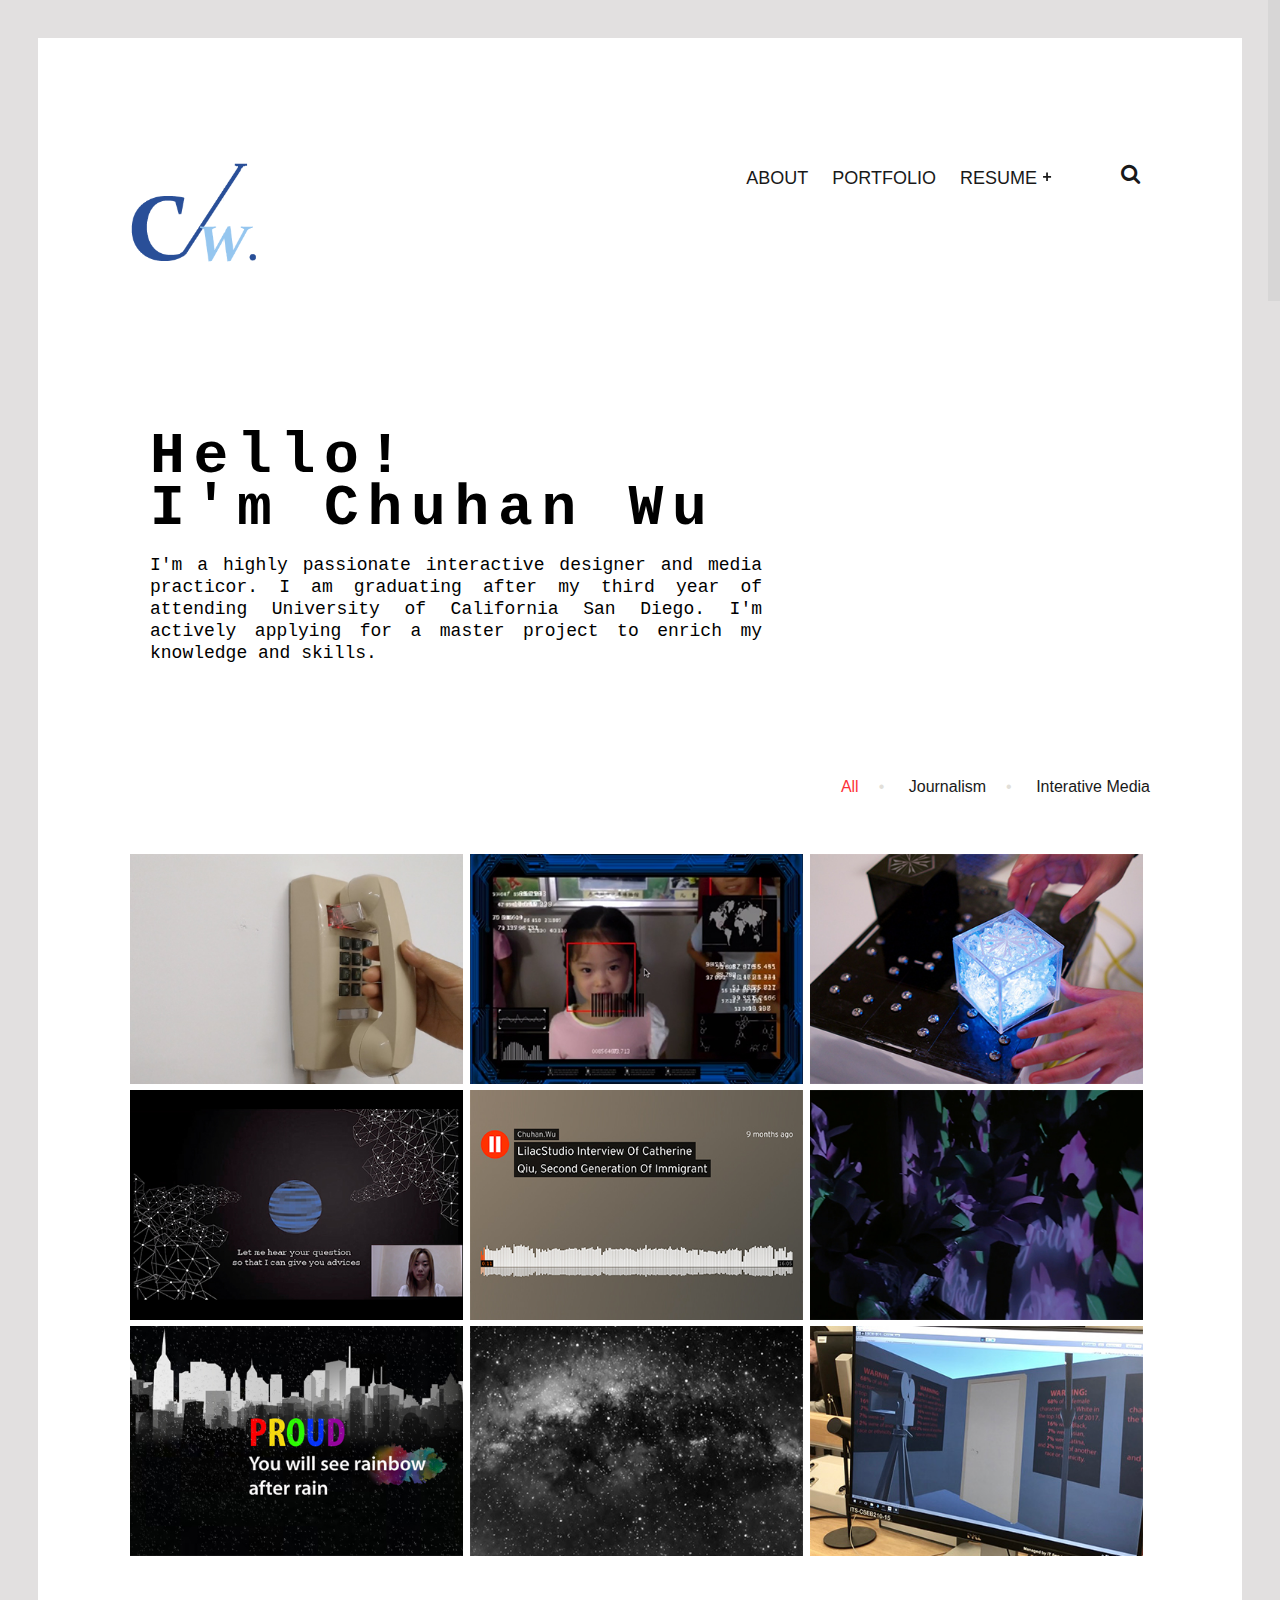
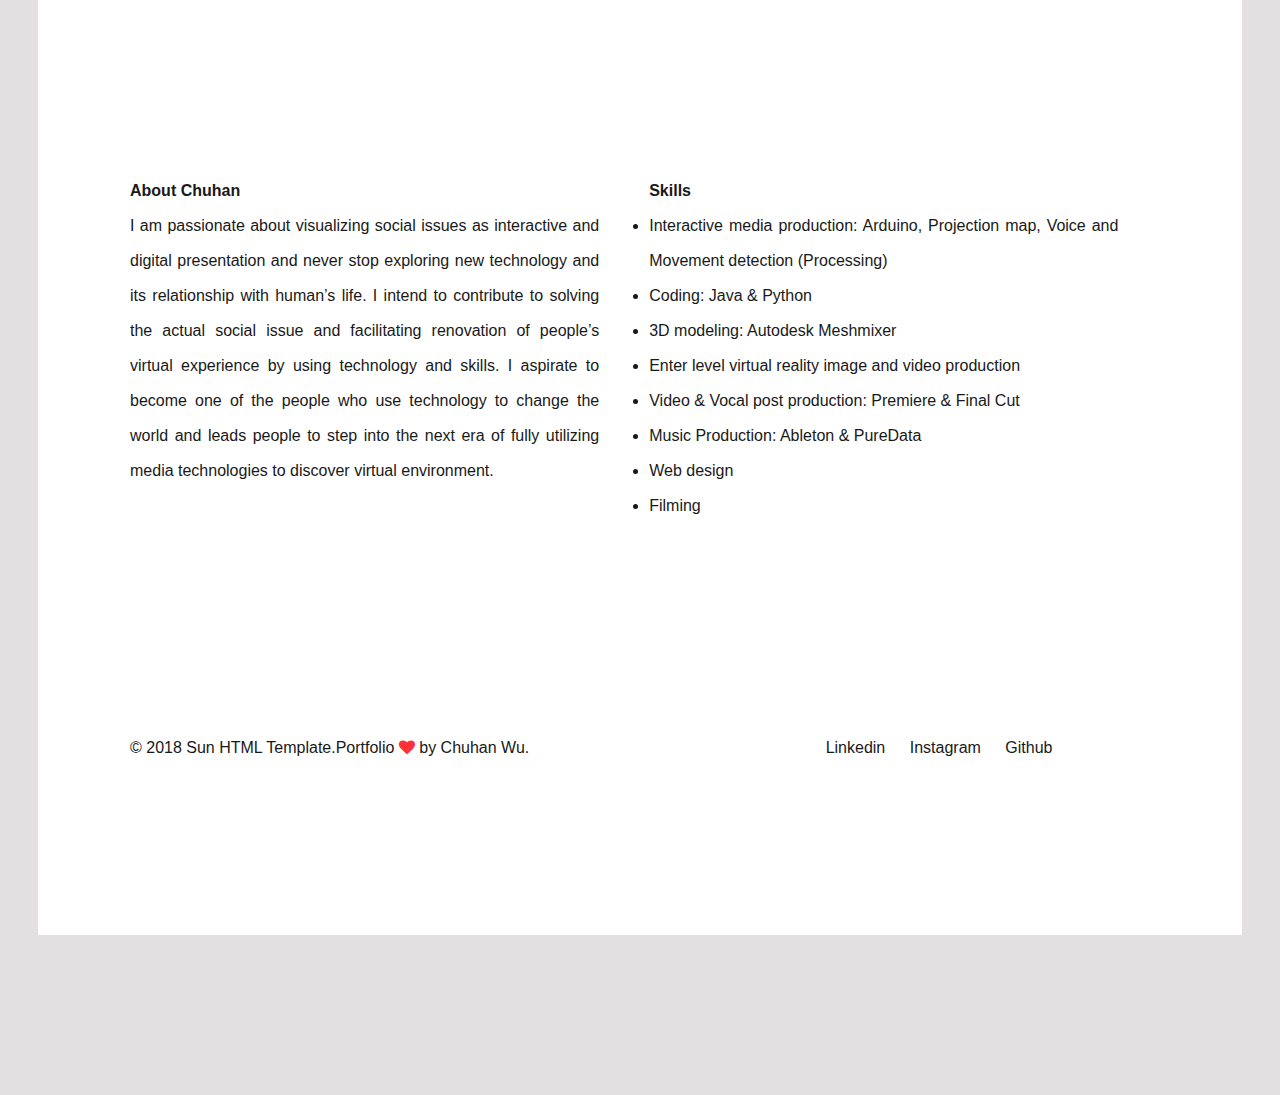
==== commit 0353d7db: "Update index.html" ====
--- a/index.html
+++ b/index.html
@@ -228,7 +228,7 @@
 
                               <div class="grid-item element-item p_one_third fp visual installation">
                                   <a href="vr-door.html">
-                                      <img src="demo-images/sun_portfolio_image13.jpg" alt="">
+                                      <img src="demo-images/sun_portfolio_image14.jpg" alt="">
                                       <div class="portfolio-text-holder">
                                           <p>VR Door</p>
                                       </div>
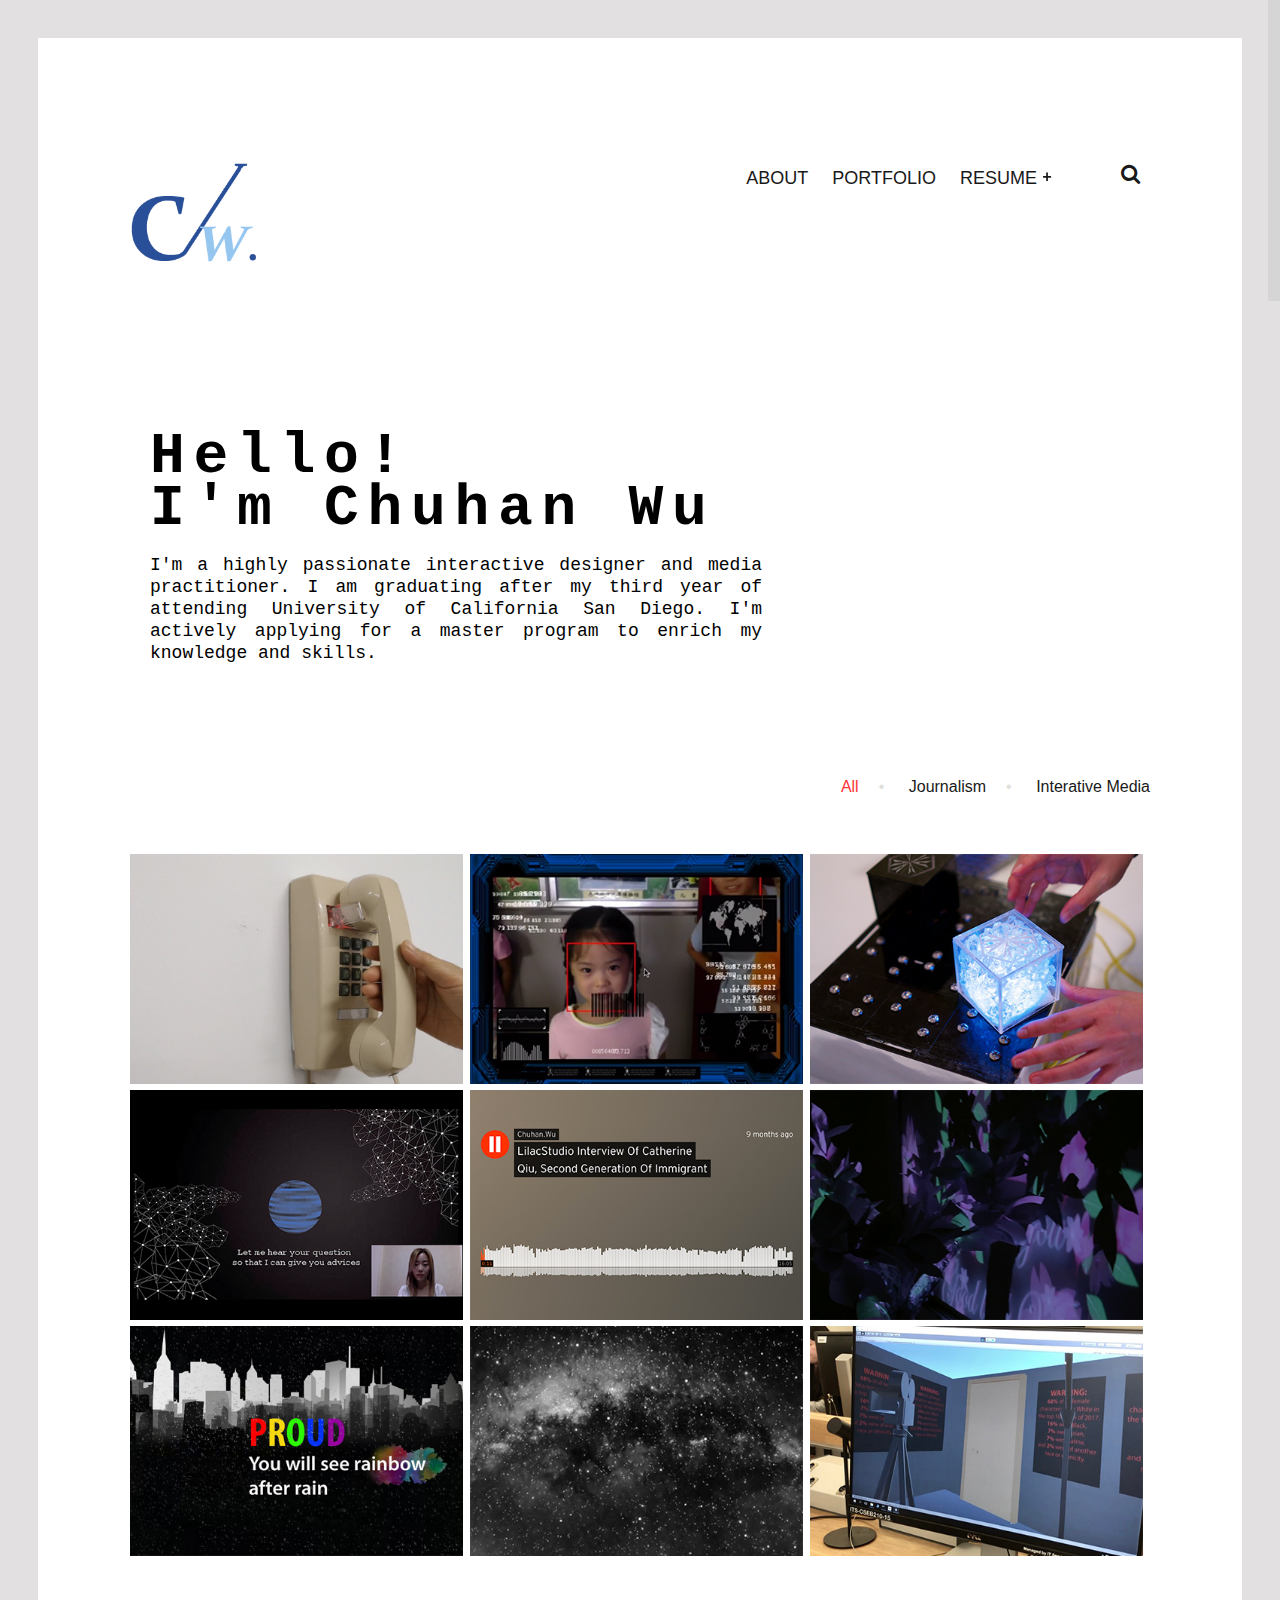
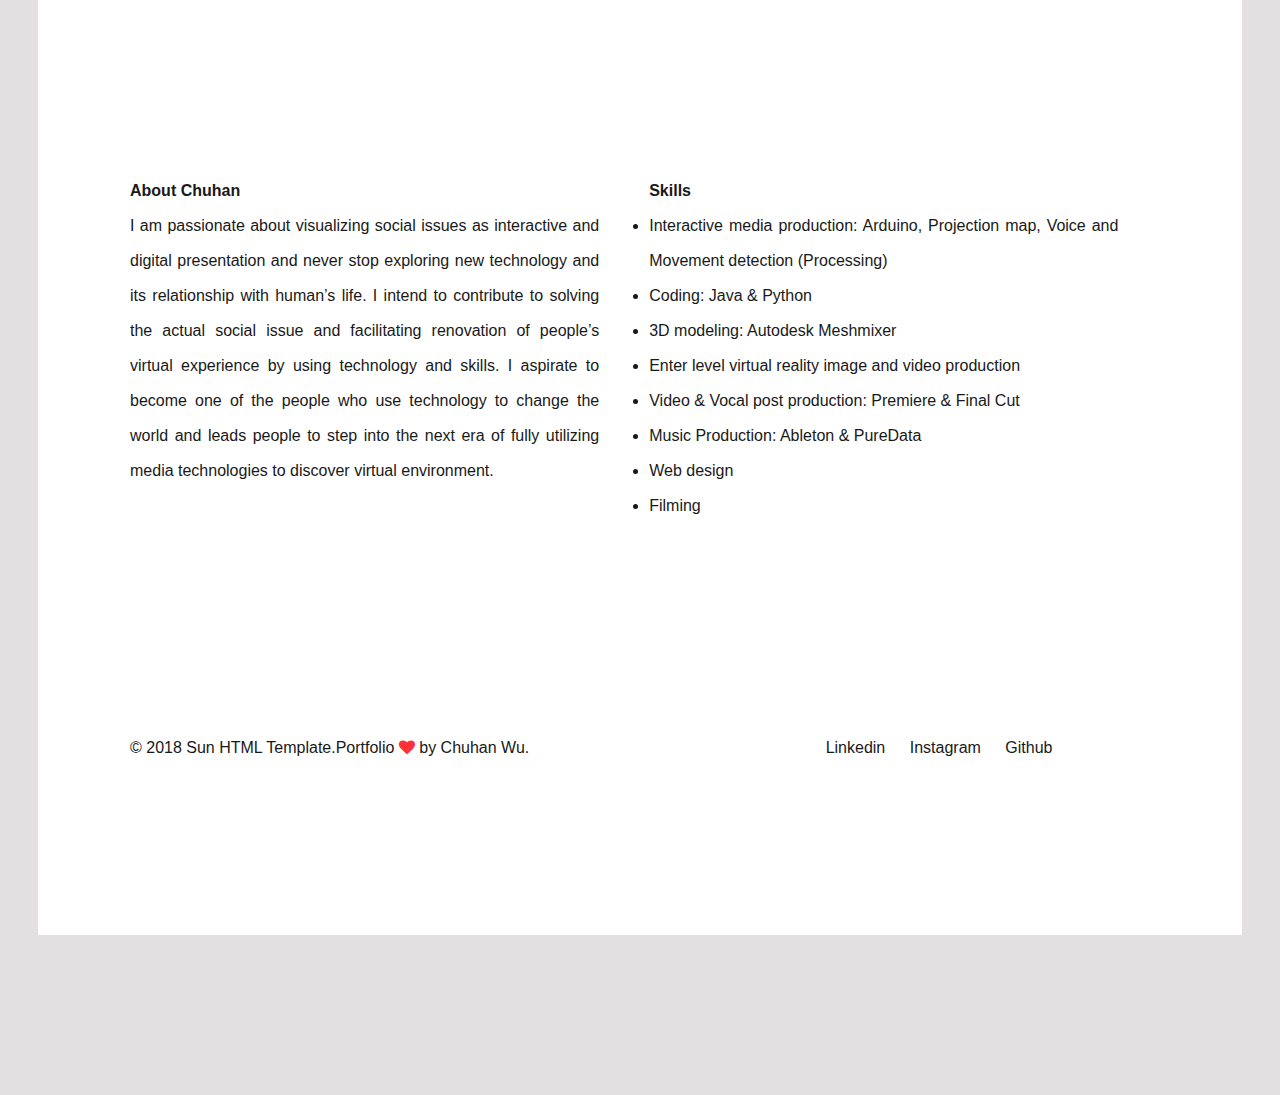
==== commit 28d48324: "Update index.html" ====
--- a/index.html
+++ b/index.html
@@ -115,9 +115,9 @@
                           I'm Chuhan Wu
                         </div>
                         <div class="typeText">
-                            I'm a highly passionate interactive designer and media practicor.
+                            I'm a highly passionate interactive designer and media practitioner.
                             I am graduating after my third year of attending University of California San Diego.
-                            I'm actively applying for a master project to enrich my knowledge and skills.
+                            I'm actively applying for a master program to enrich my knowledge and skills.
                         </div>
 
                         <!-- I am graduating after my third year of attending University of California San Diego and double majored in Interdisciplinary computing and the art major, which trains my abilities of manipulating all these fancy technologies such as VR, Creative coding, interactive design, along with Communication, a major focuses a lot on how to efficiently and effectively spread out ideas.  -->
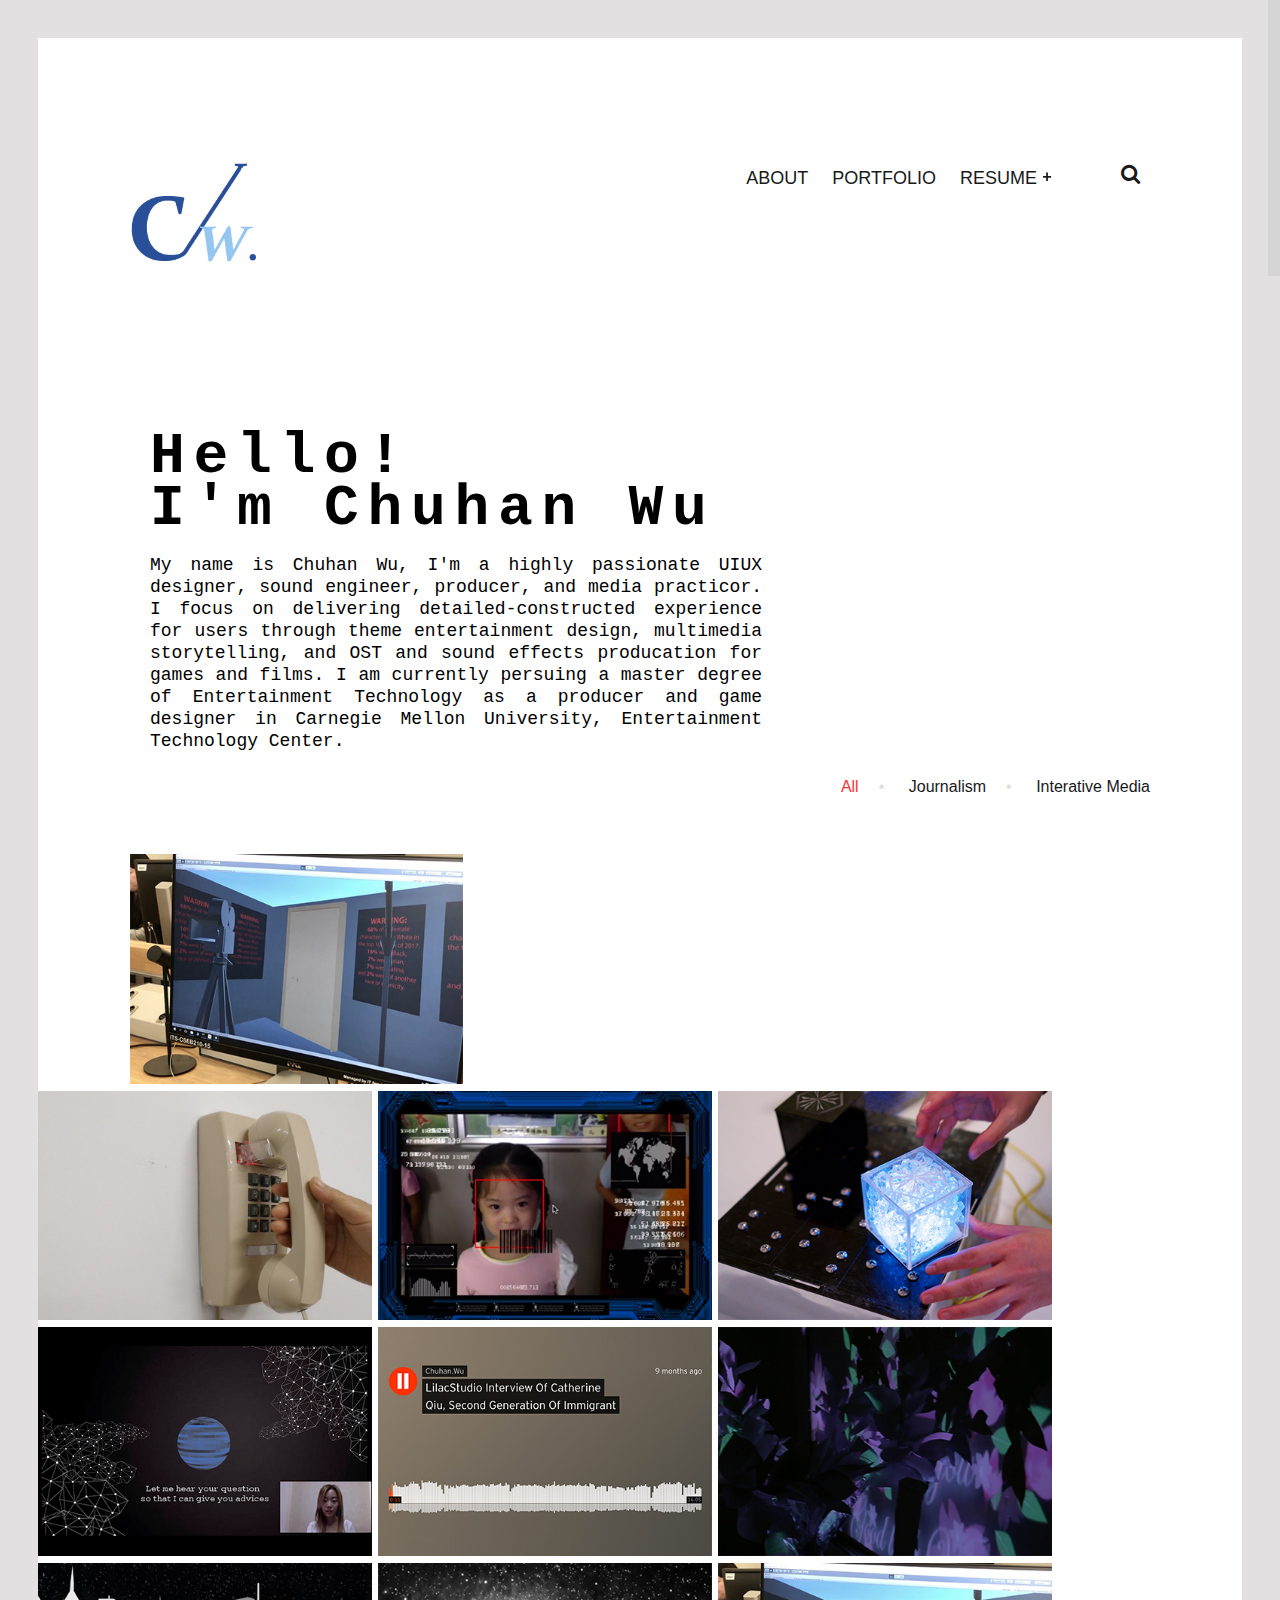
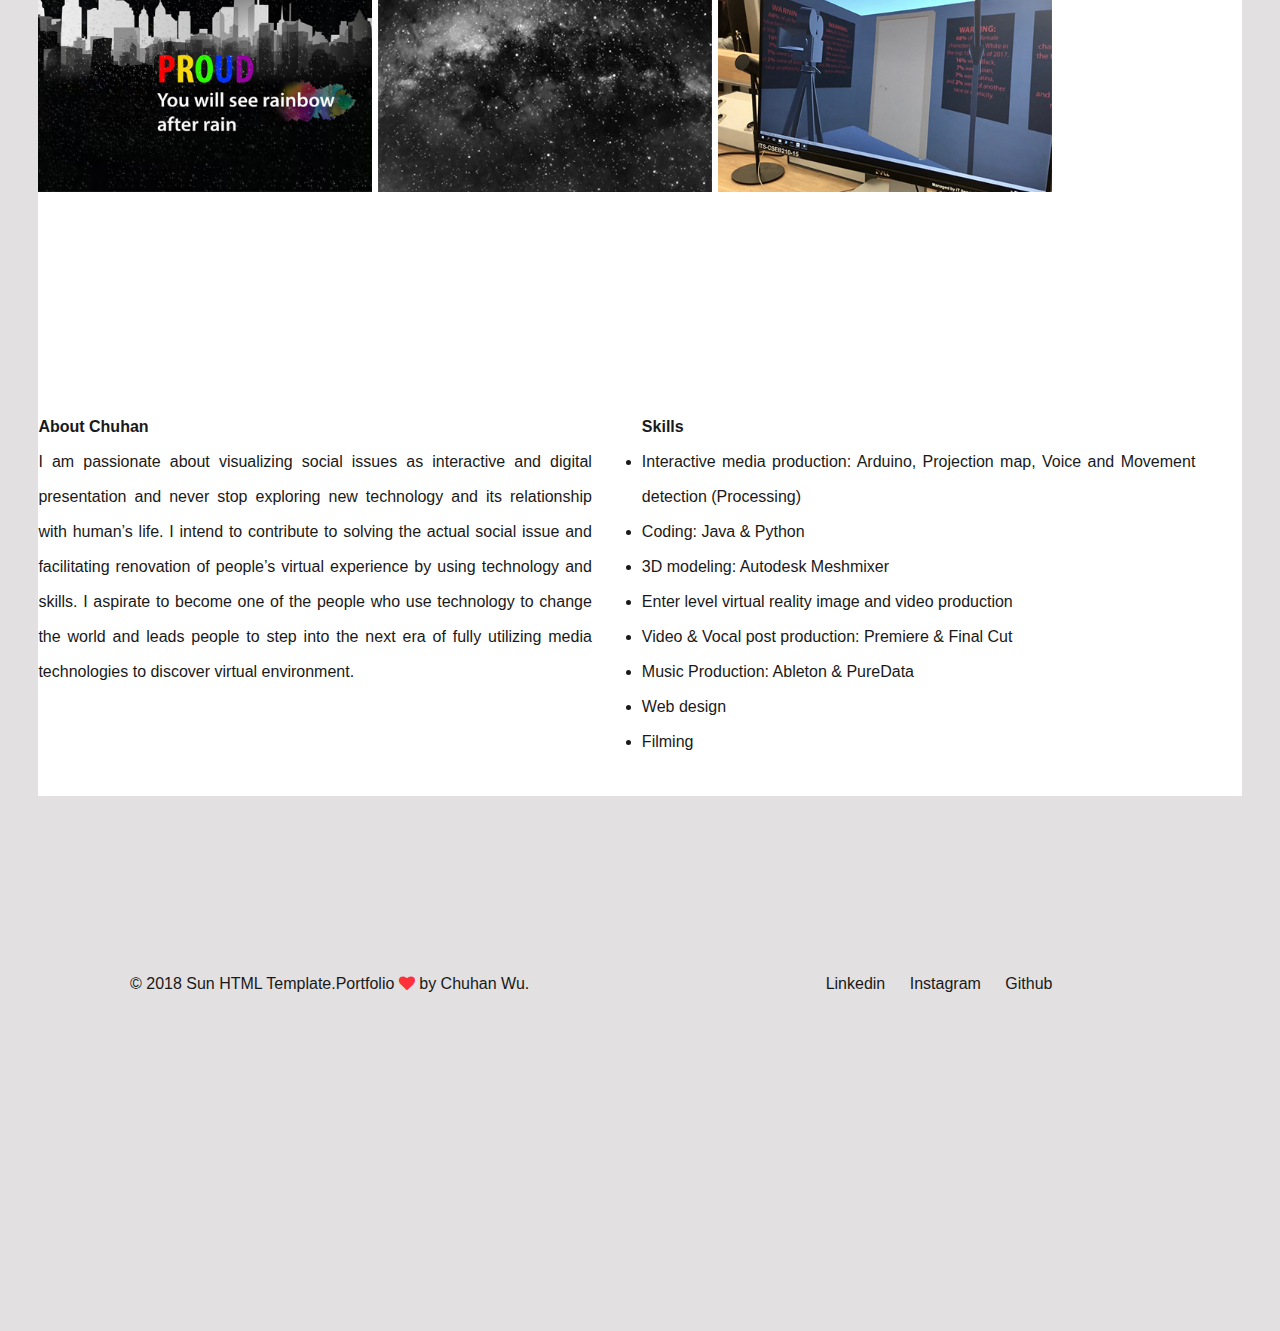
==== commit 8e08c3c5: "Update index.html" ====
--- a/index.html
+++ b/index.html
@@ -115,9 +115,9 @@
                           I'm Chuhan Wu
                         </div>
                         <div class="typeText">
-                            I'm a highly passionate interactive designer and media practitioner.
-                            I am graduating after my third year of attending University of California San Diego.
-                            I'm actively applying for a master program to enrich my knowledge and skills.
+                            My name is Chuhan Wu, I'm a highly passionate UIUX designer, sound engineer, producer, and media practicor. 
+                            I focus on delivering detailed-constructed experience for users through theme entertainment design, multimedia storytelling, and OST and sound effects producation for games and films. 
+                            I am currently persuing a master degree of Entertainment Technology as a producer and game designer in Carnegie Mellon University, Entertainment Technology Center. 
                         </div>
 
                         <!-- I am graduating after my third year of attending University of California San Diego and double majored in Interdisciplinary computing and the art major, which trains my abilities of manipulating all these fancy technologies such as VR, Creative coding, interactive design, along with Communication, a major focuses a lot on how to efficiently and effectively spread out ideas.  -->
@@ -132,6 +132,15 @@
                             <div class="button" data-filter=".installation">Interative Media</div>
                             <!-- <div class="button" data-filter=".video"></div> -->
                             <!-- <div class="button" data-filter=".music">Music</div> -->
+                        </div>
+                             <div class="grid-item element-item p_one_third fp visual installation">
+                                  <a href="sneaker.html">
+                                      <img src="demo-images/sun_portfolio_image14.jpg" alt="">
+                                      <div class="portfolio-text-holder">
+                                          <p>Sneaker-Magic Leap</p>
+                                      </div>
+                                  </a>
+                              </div>
                         </div>
                         <div class="grid" id="portfolio">
                             <div class="grid-sizer"></div>
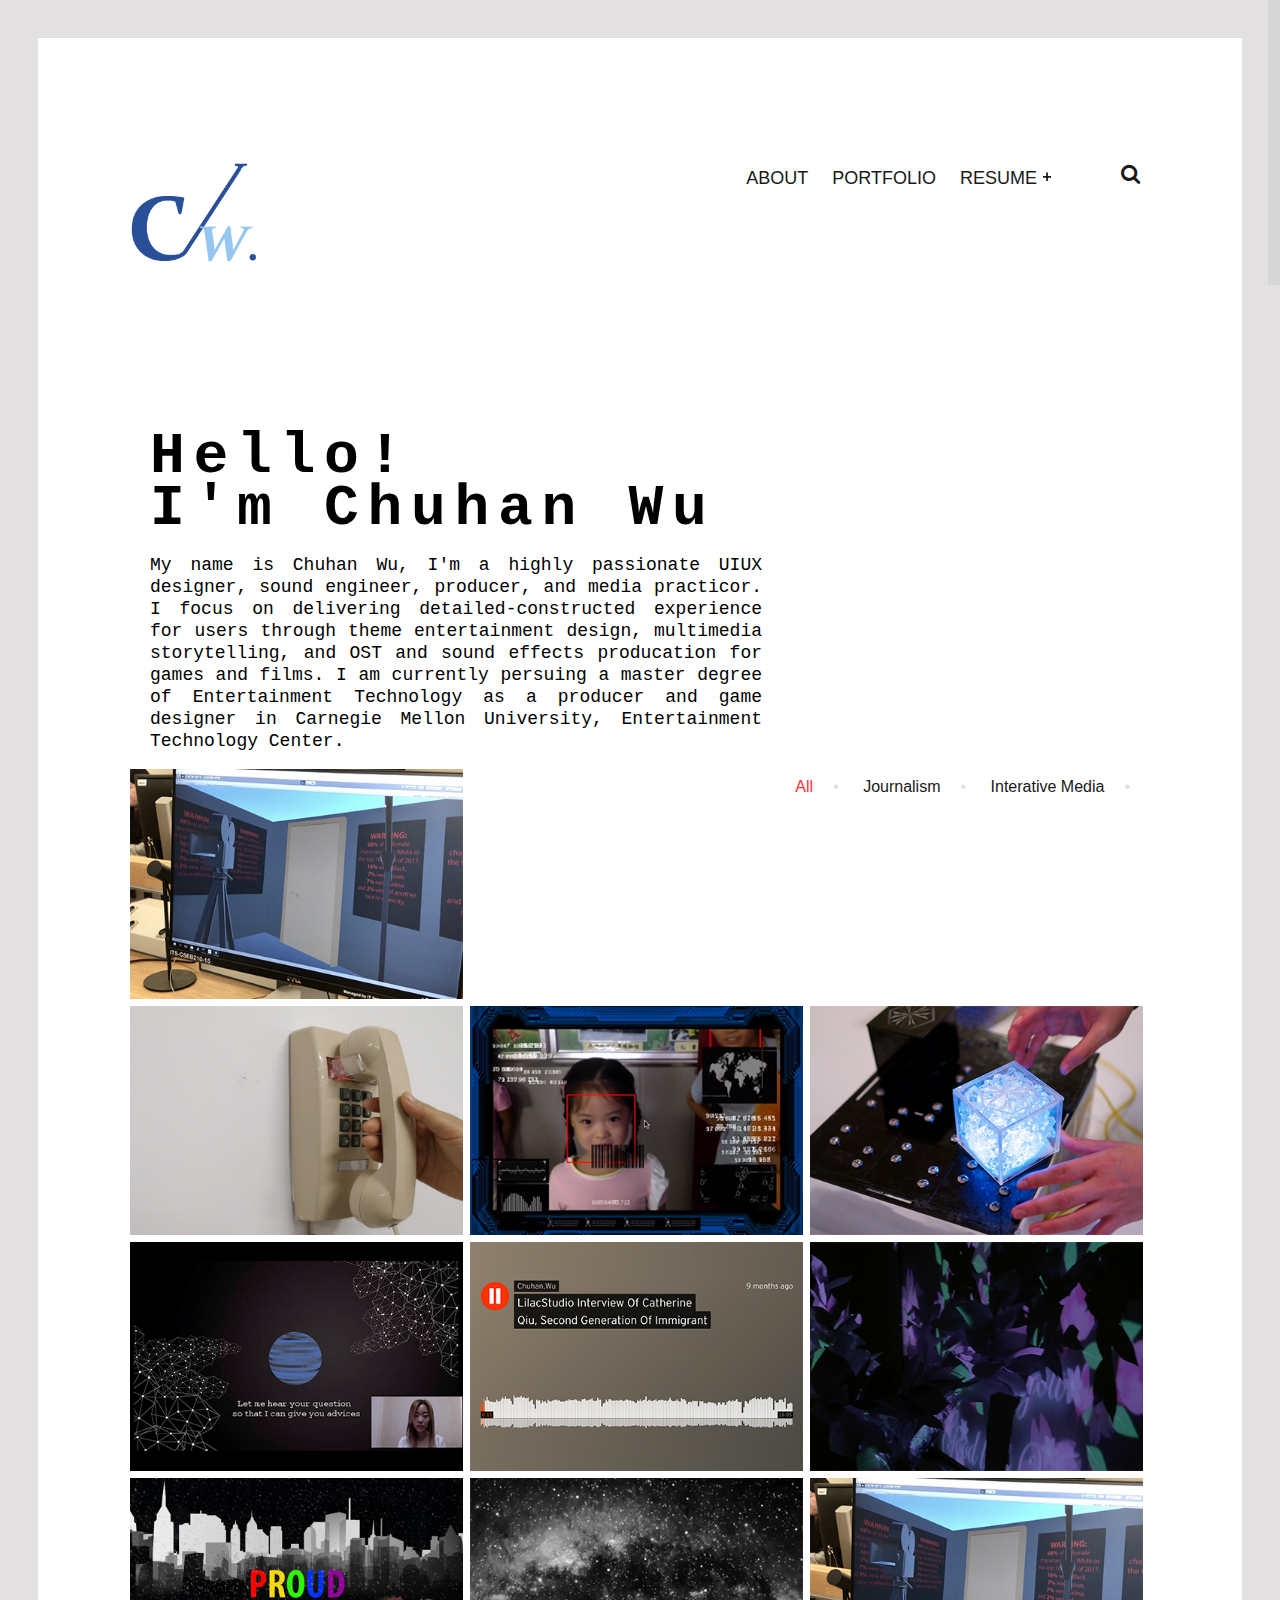
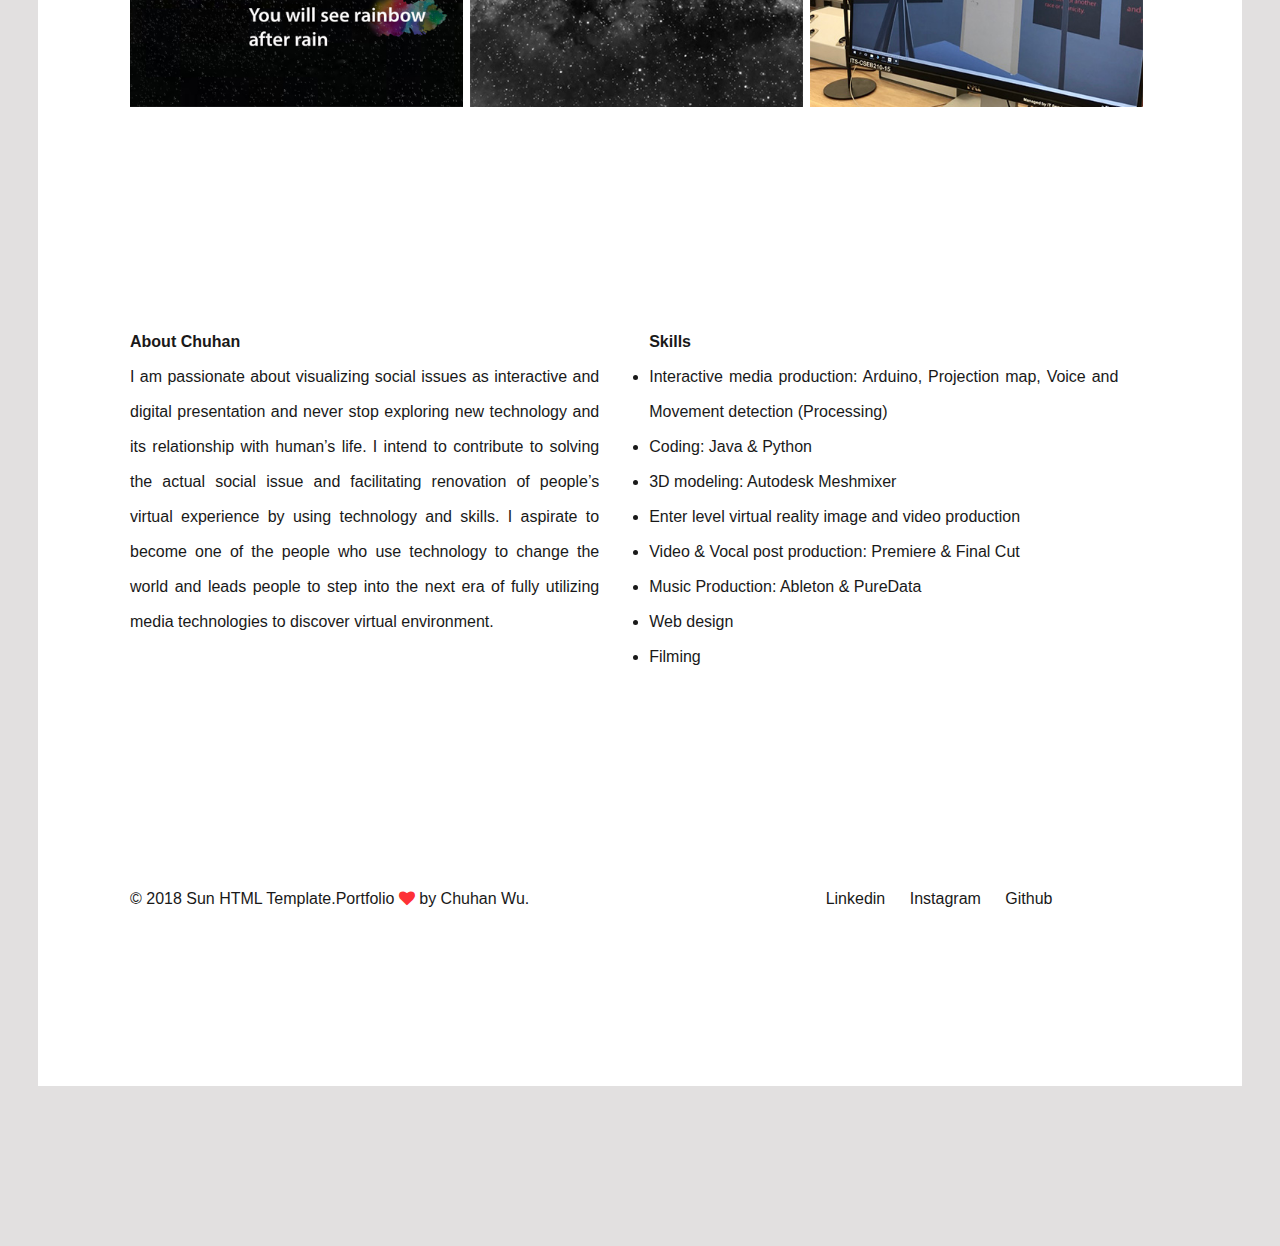
==== commit ea840667: "Update index.html" ====
--- a/index.html
+++ b/index.html
@@ -132,7 +132,7 @@
                             <div class="button" data-filter=".installation">Interative Media</div>
                             <!-- <div class="button" data-filter=".video"></div> -->
                             <!-- <div class="button" data-filter=".music">Music</div> -->
-                        </div>
+                
                              <div class="grid-item element-item p_one_third fp visual installation">
                                   <a href="sneaker.html">
                                       <img src="demo-images/sun_portfolio_image14.jpg" alt="">
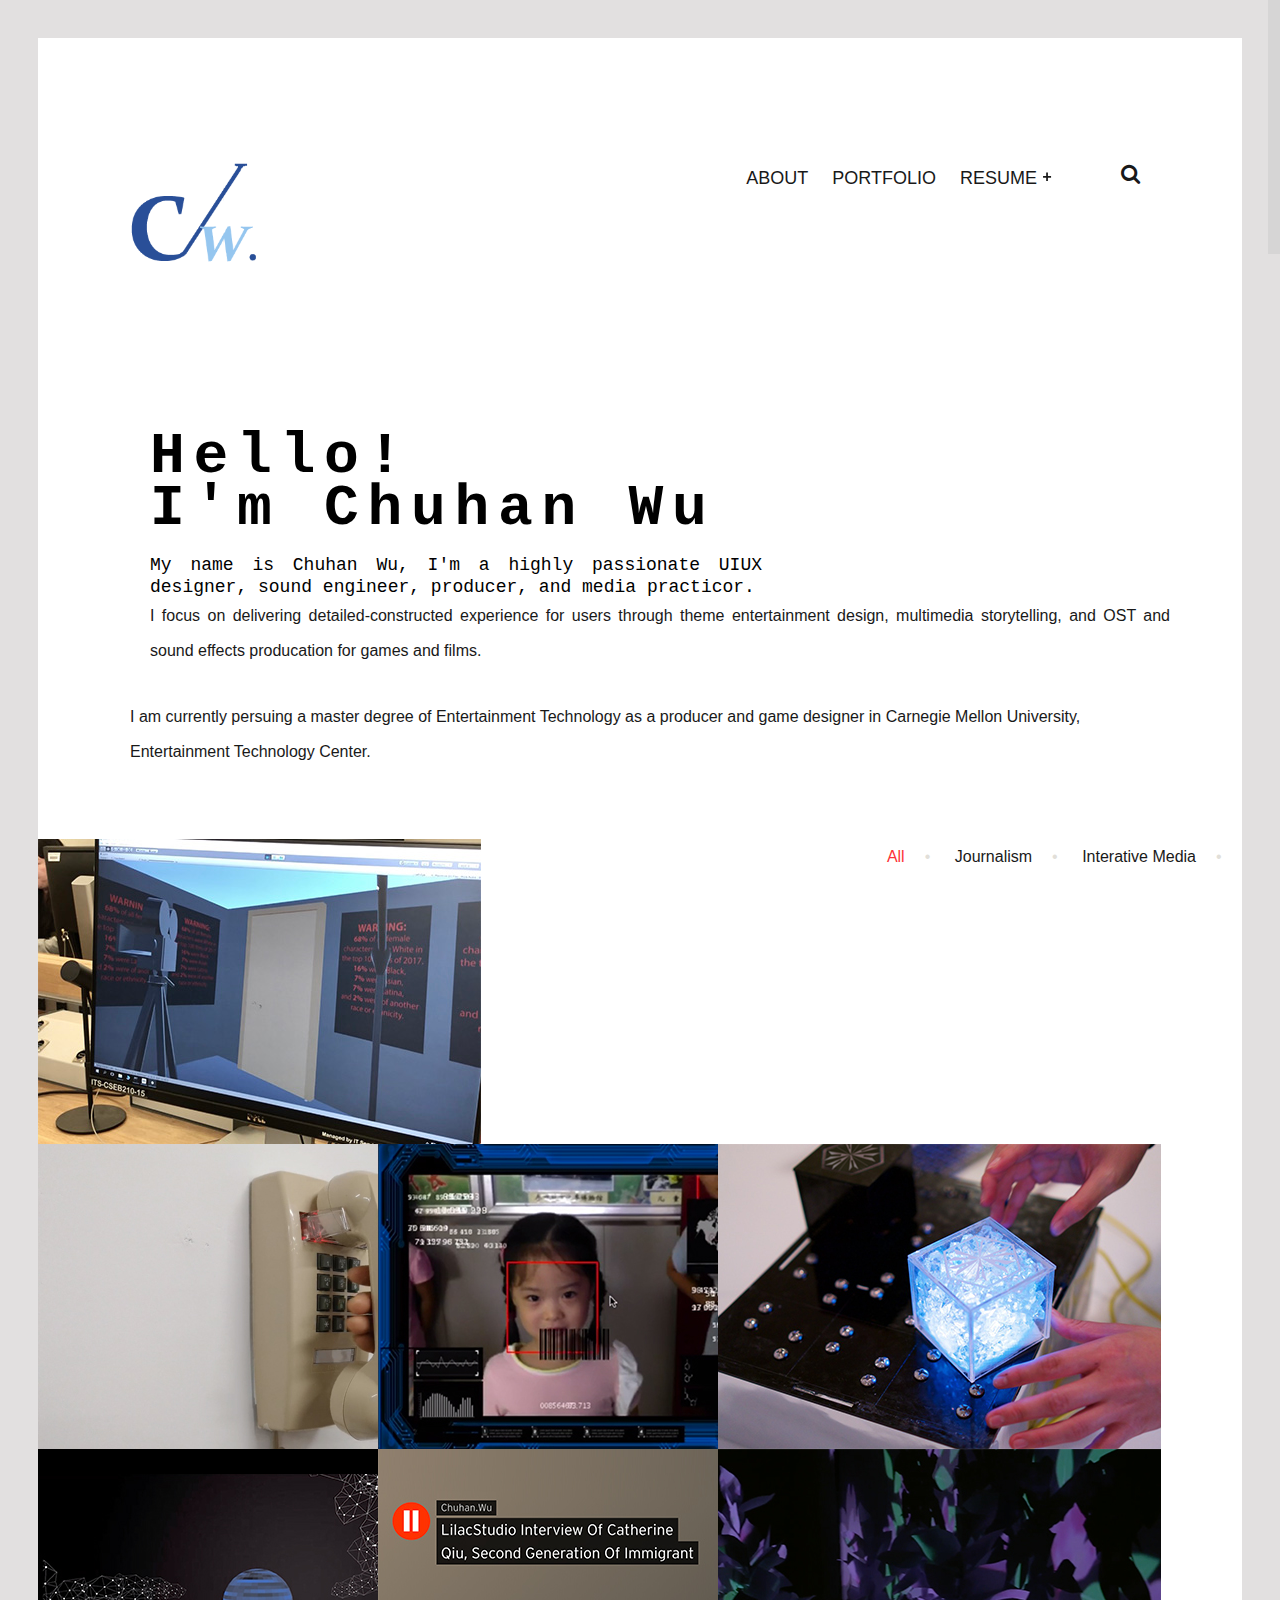
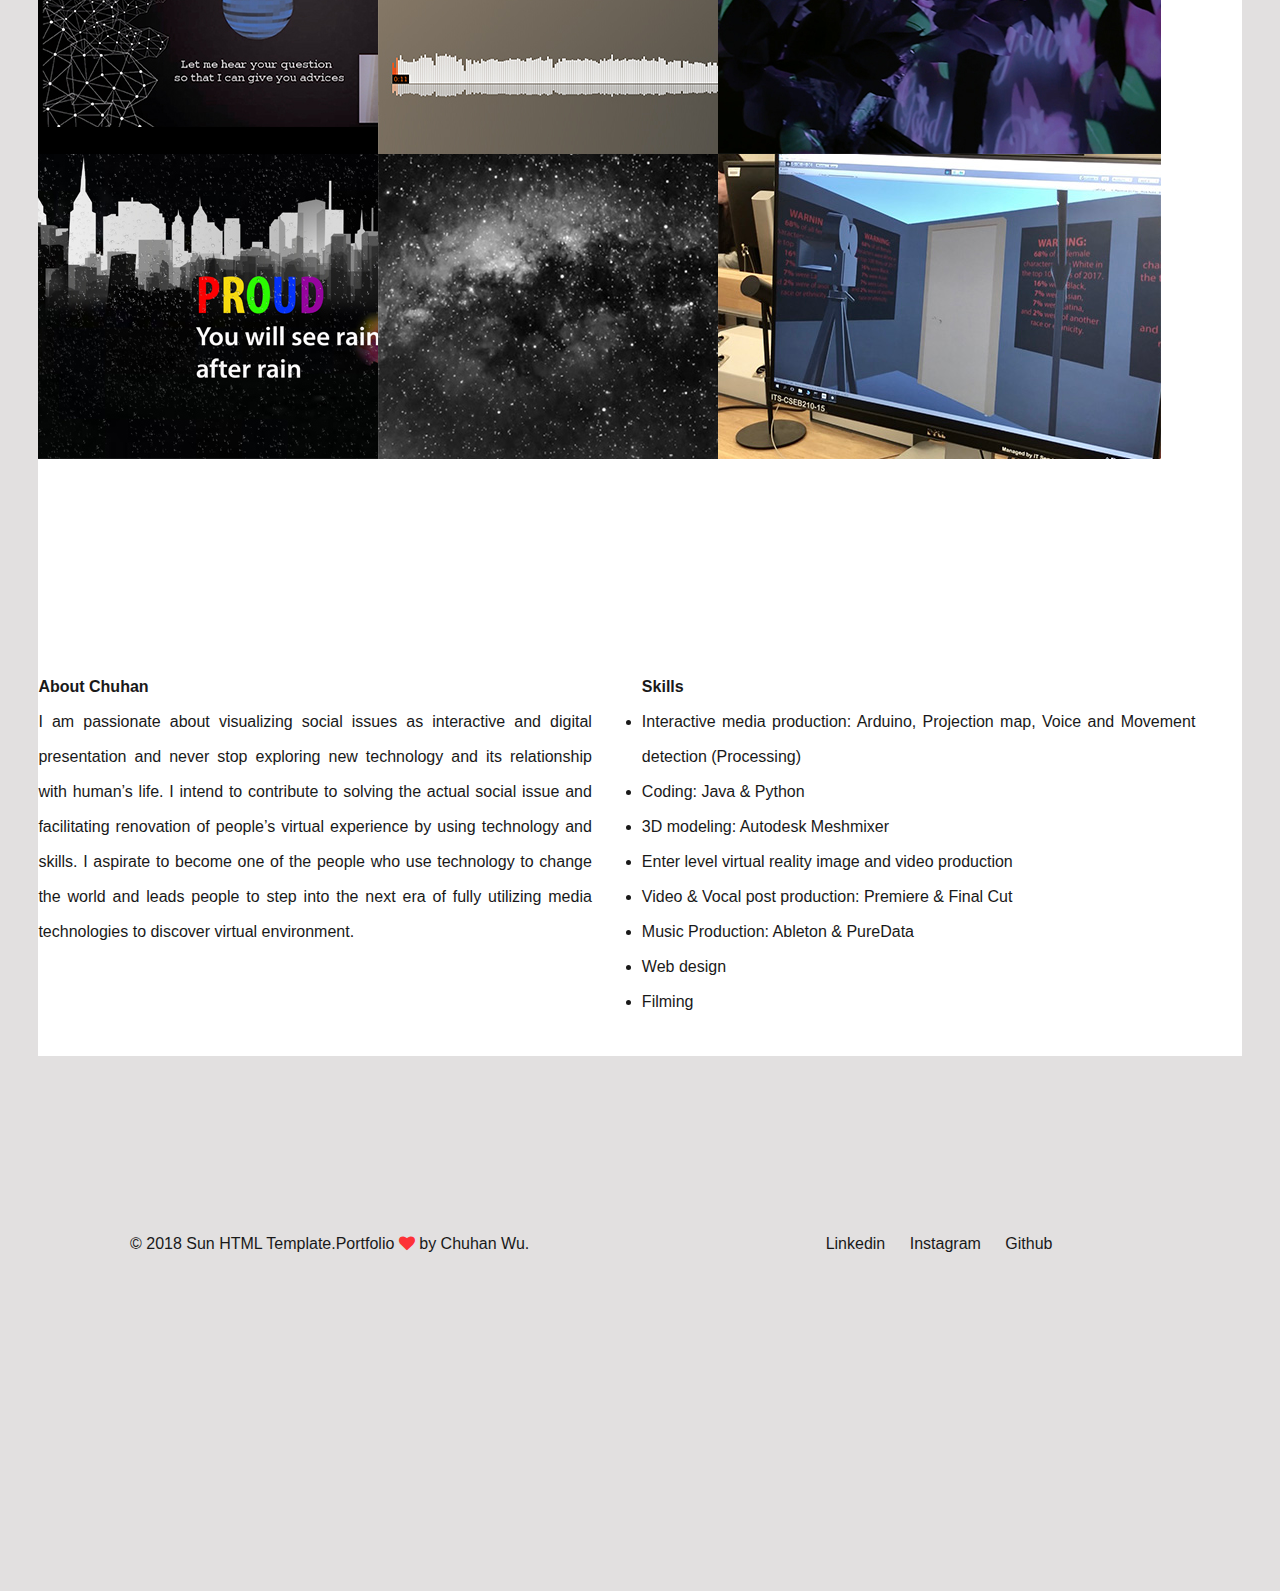
==== commit 355a204f: "Update index.html" ====
--- a/index.html
+++ b/index.html
@@ -115,8 +115,10 @@
                           I'm Chuhan Wu
                         </div>
                         <div class="typeText">
-                            My name is Chuhan Wu, I'm a highly passionate UIUX designer, sound engineer, producer, and media practicor. 
+                            My name is Chuhan Wu, I'm a highly passionate UIUX designer, sound engineer, producer, and media practicor.
+                          </div>
                             I focus on delivering detailed-constructed experience for users through theme entertainment design, multimedia storytelling, and OST and sound effects producation for games and films. 
+                        </div>
                             I am currently persuing a master degree of Entertainment Technology as a producer and game designer in Carnegie Mellon University, Entertainment Technology Center. 
                         </div>
 
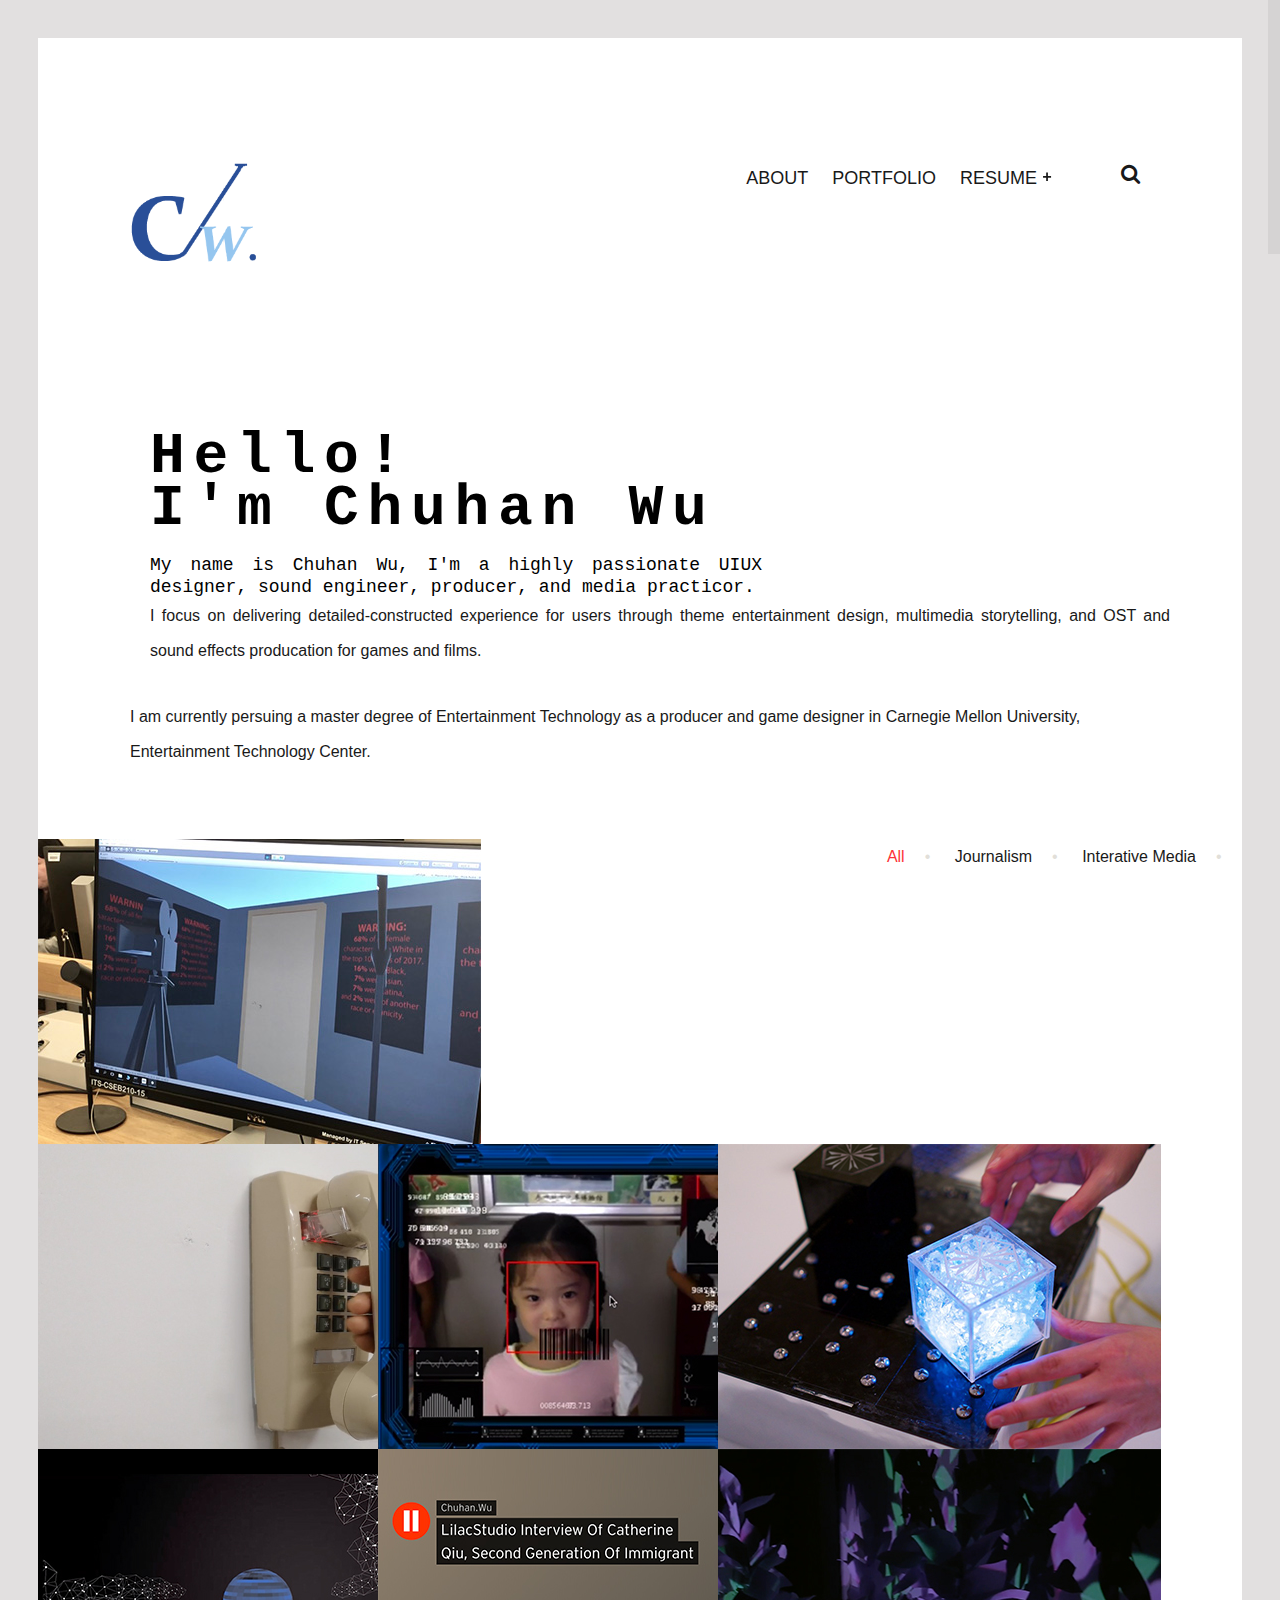
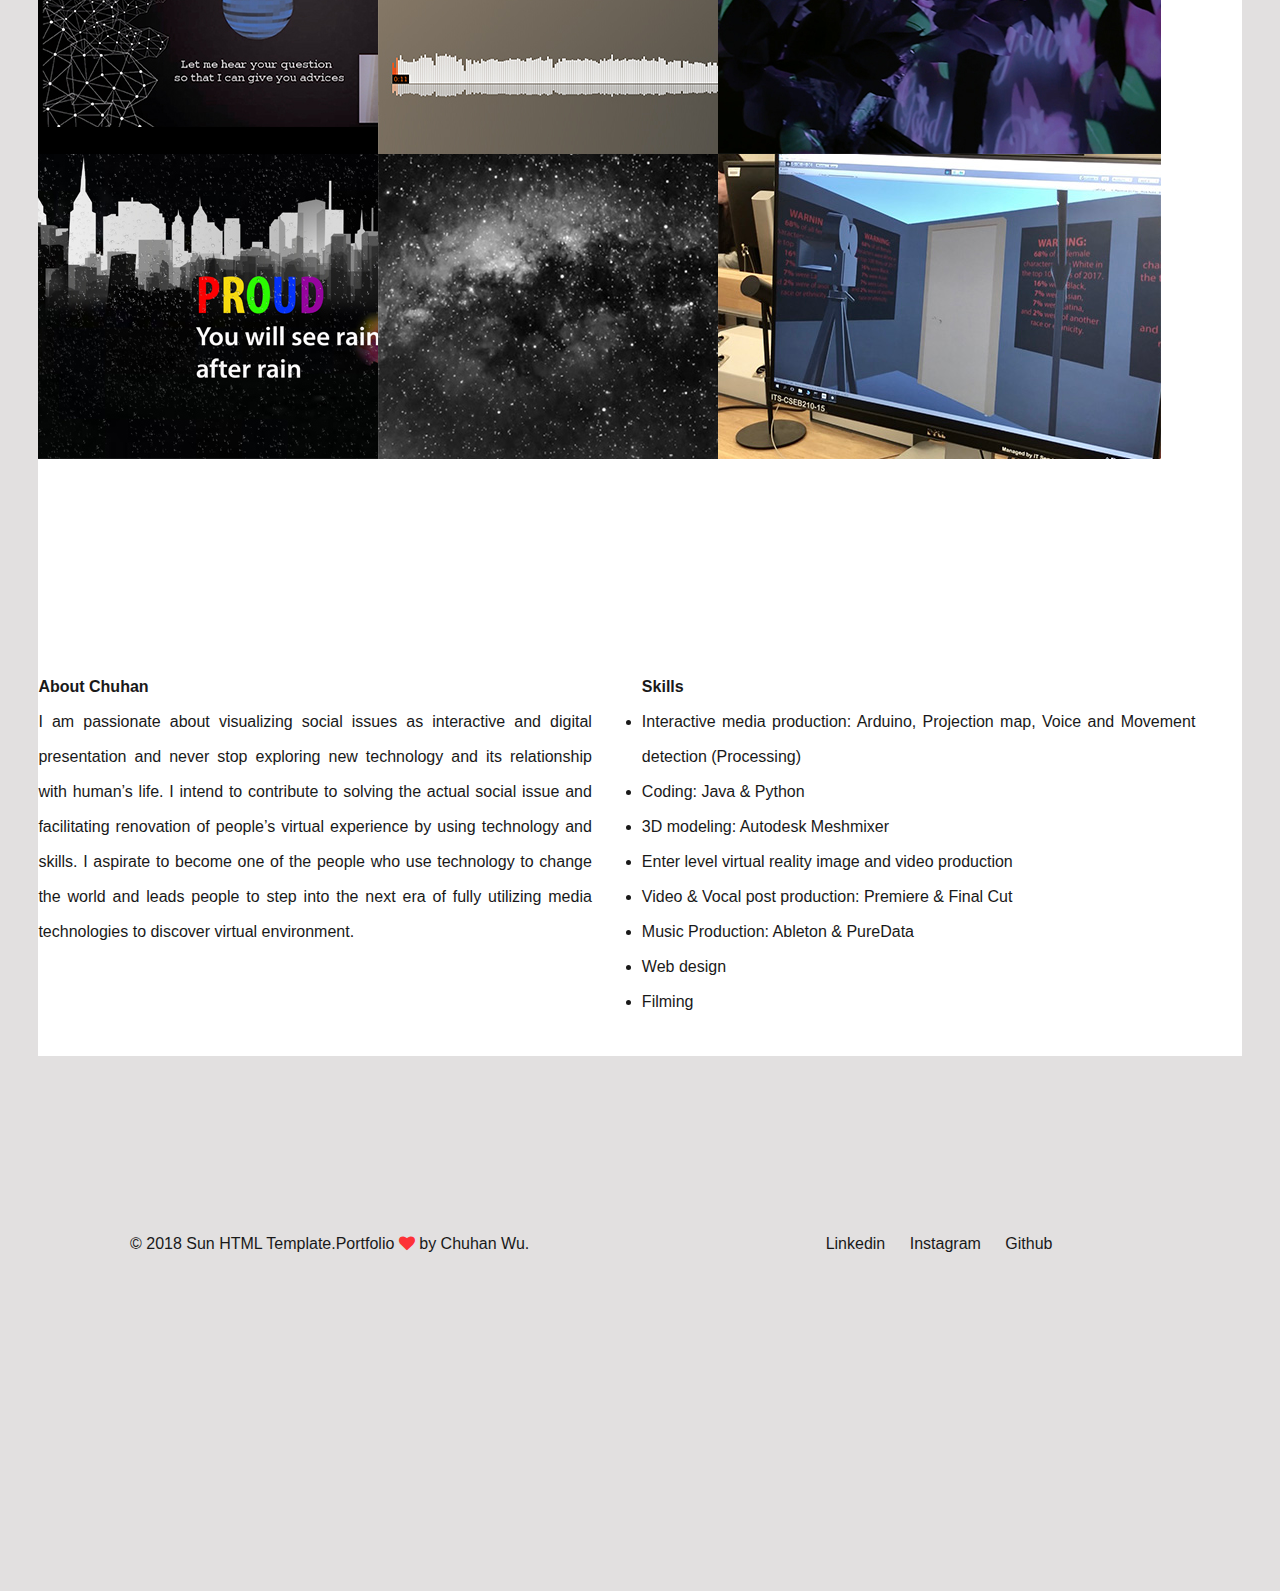
==== commit 43bbd287: "Update index.html" ====
--- a/index.html
+++ b/index.html
@@ -142,7 +142,7 @@
                                           <p>Sneaker-Magic Leap</p>
                                       </div>
                                   </a>
-                              </div>
+                        
                         </div>
                         <div class="grid" id="portfolio">
                             <div class="grid-sizer"></div>
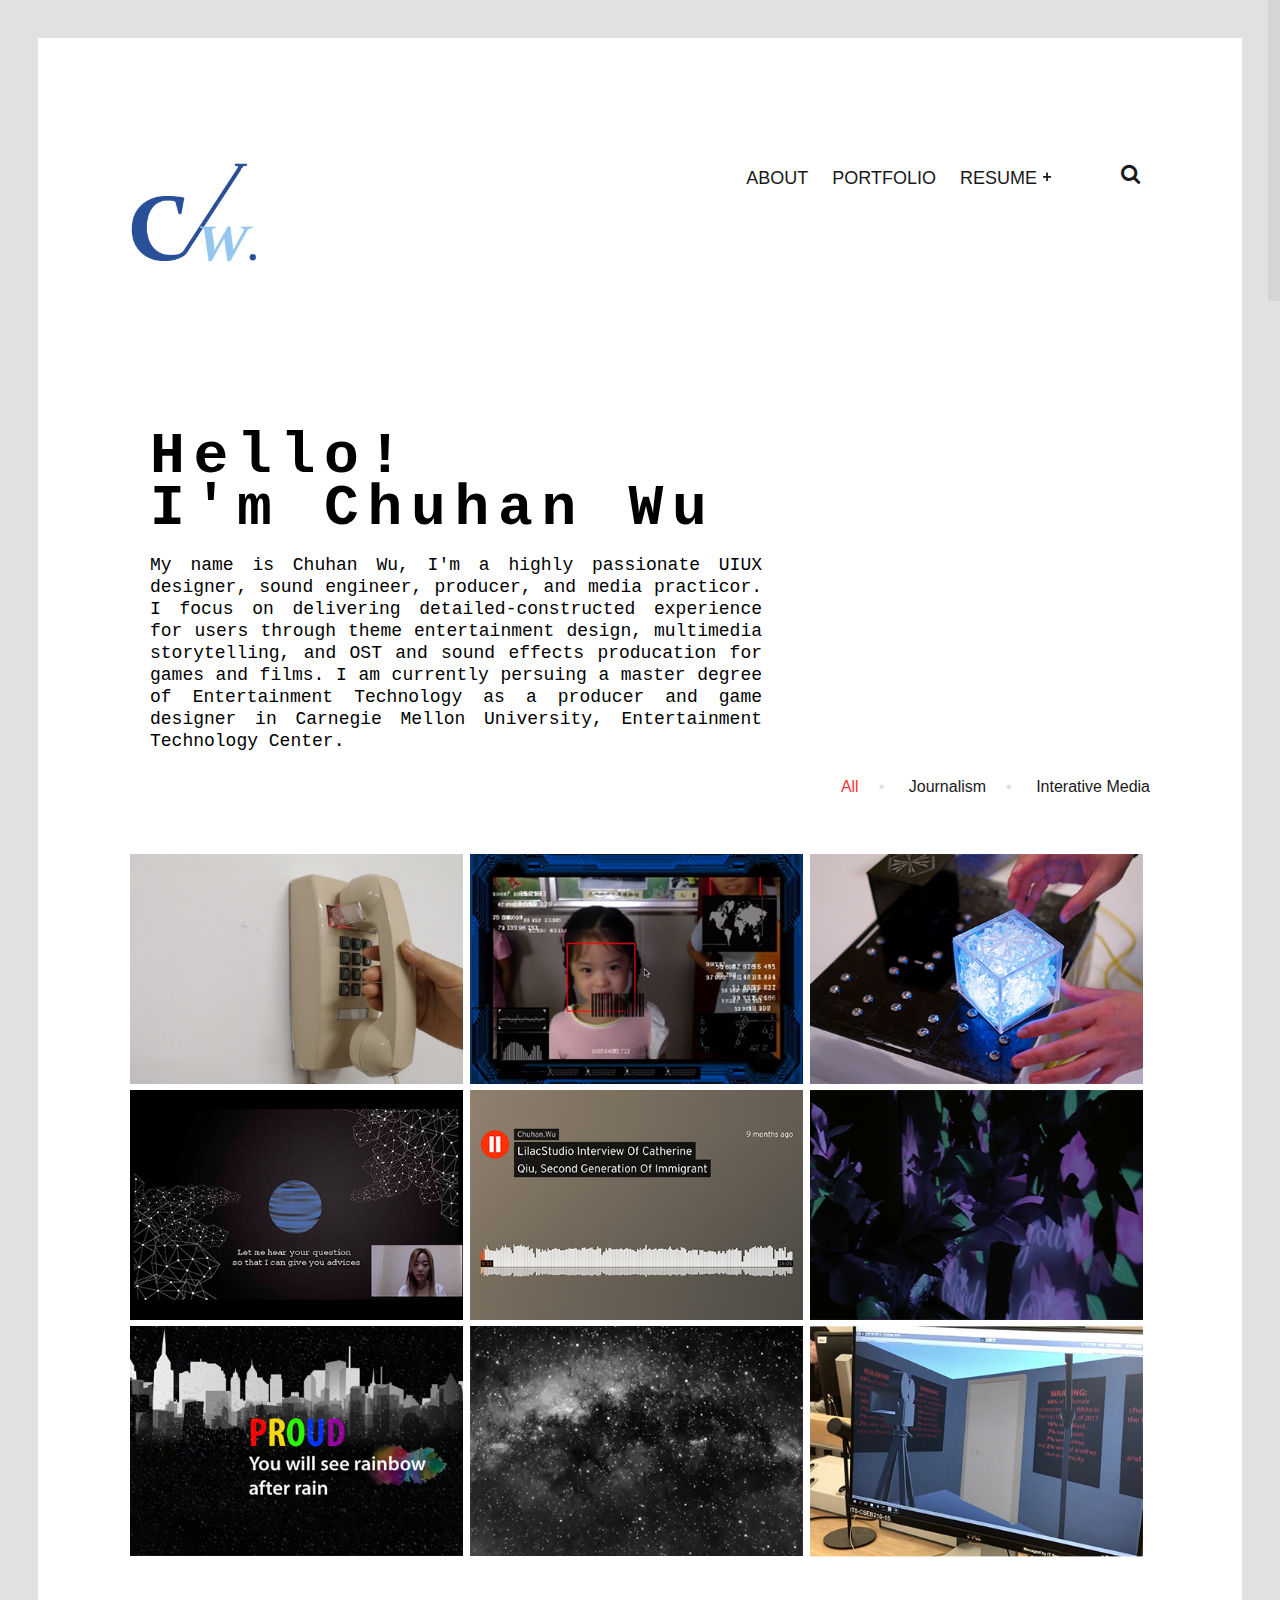
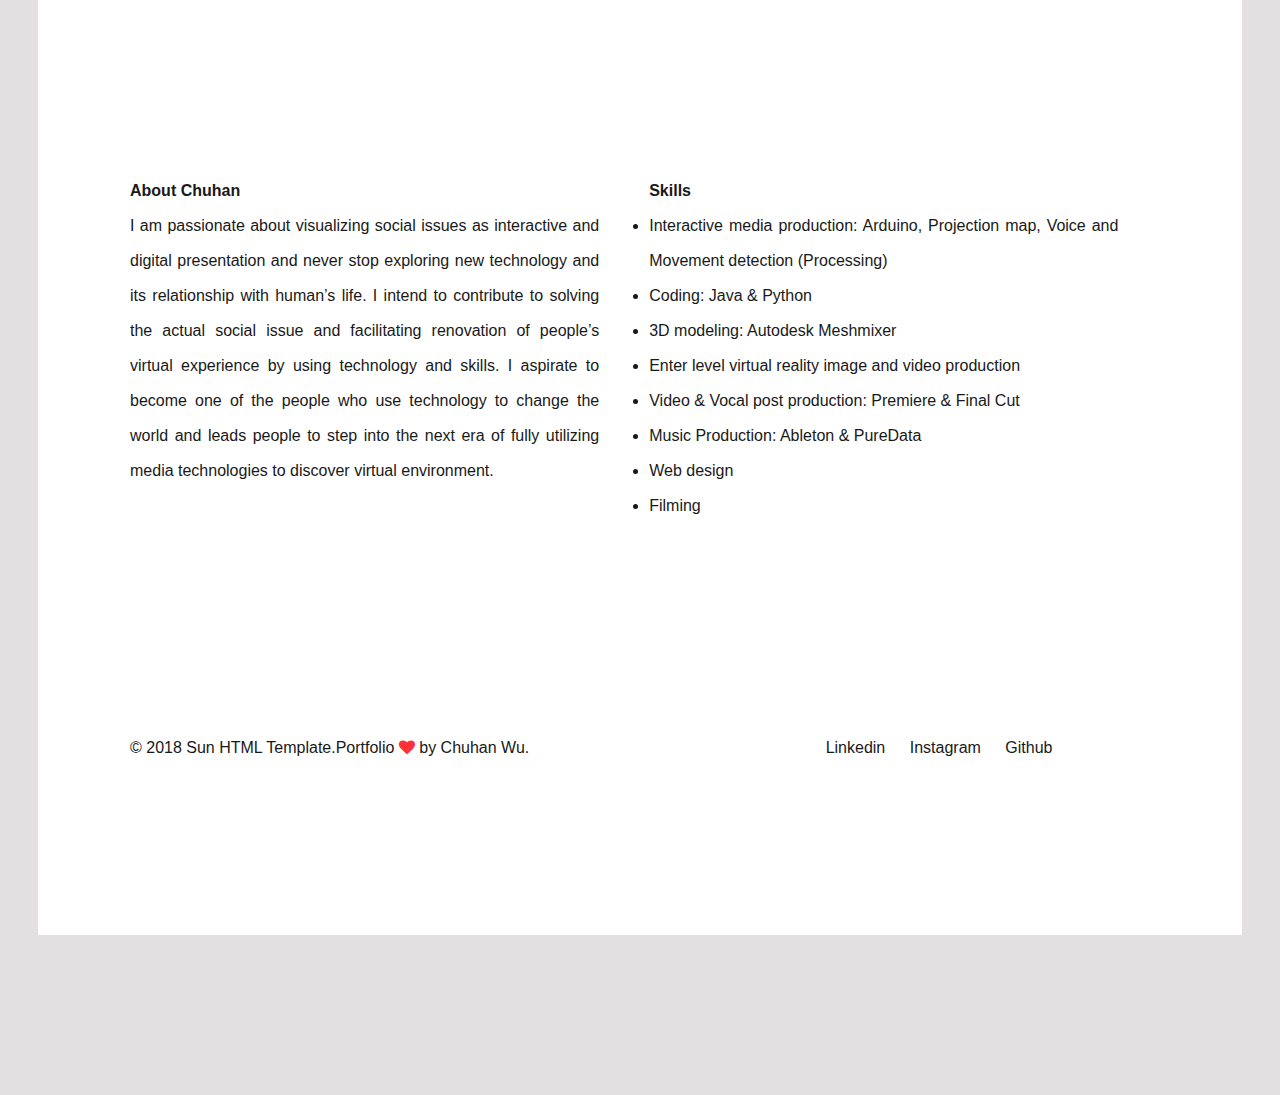
==== commit 87143d2d: "Update index.html" ====
--- a/index.html
+++ b/index.html
@@ -116,9 +116,7 @@
                         </div>
                         <div class="typeText">
                             My name is Chuhan Wu, I'm a highly passionate UIUX designer, sound engineer, producer, and media practicor.
-                          </div>
                             I focus on delivering detailed-constructed experience for users through theme entertainment design, multimedia storytelling, and OST and sound effects producation for games and films. 
-                        </div>
                             I am currently persuing a master degree of Entertainment Technology as a producer and game designer in Carnegie Mellon University, Entertainment Technology Center. 
                         </div>
 
@@ -134,15 +132,6 @@
                             <div class="button" data-filter=".installation">Interative Media</div>
                             <!-- <div class="button" data-filter=".video"></div> -->
                             <!-- <div class="button" data-filter=".music">Music</div> -->
-                
-                             <div class="grid-item element-item p_one_third fp visual installation">
-                                  <a href="sneaker.html">
-                                      <img src="demo-images/sun_portfolio_image14.jpg" alt="">
-                                      <div class="portfolio-text-holder">
-                                          <p>Sneaker-Magic Leap</p>
-                                      </div>
-                                  </a>
-                        
                         </div>
                         <div class="grid" id="portfolio">
                             <div class="grid-sizer"></div>
